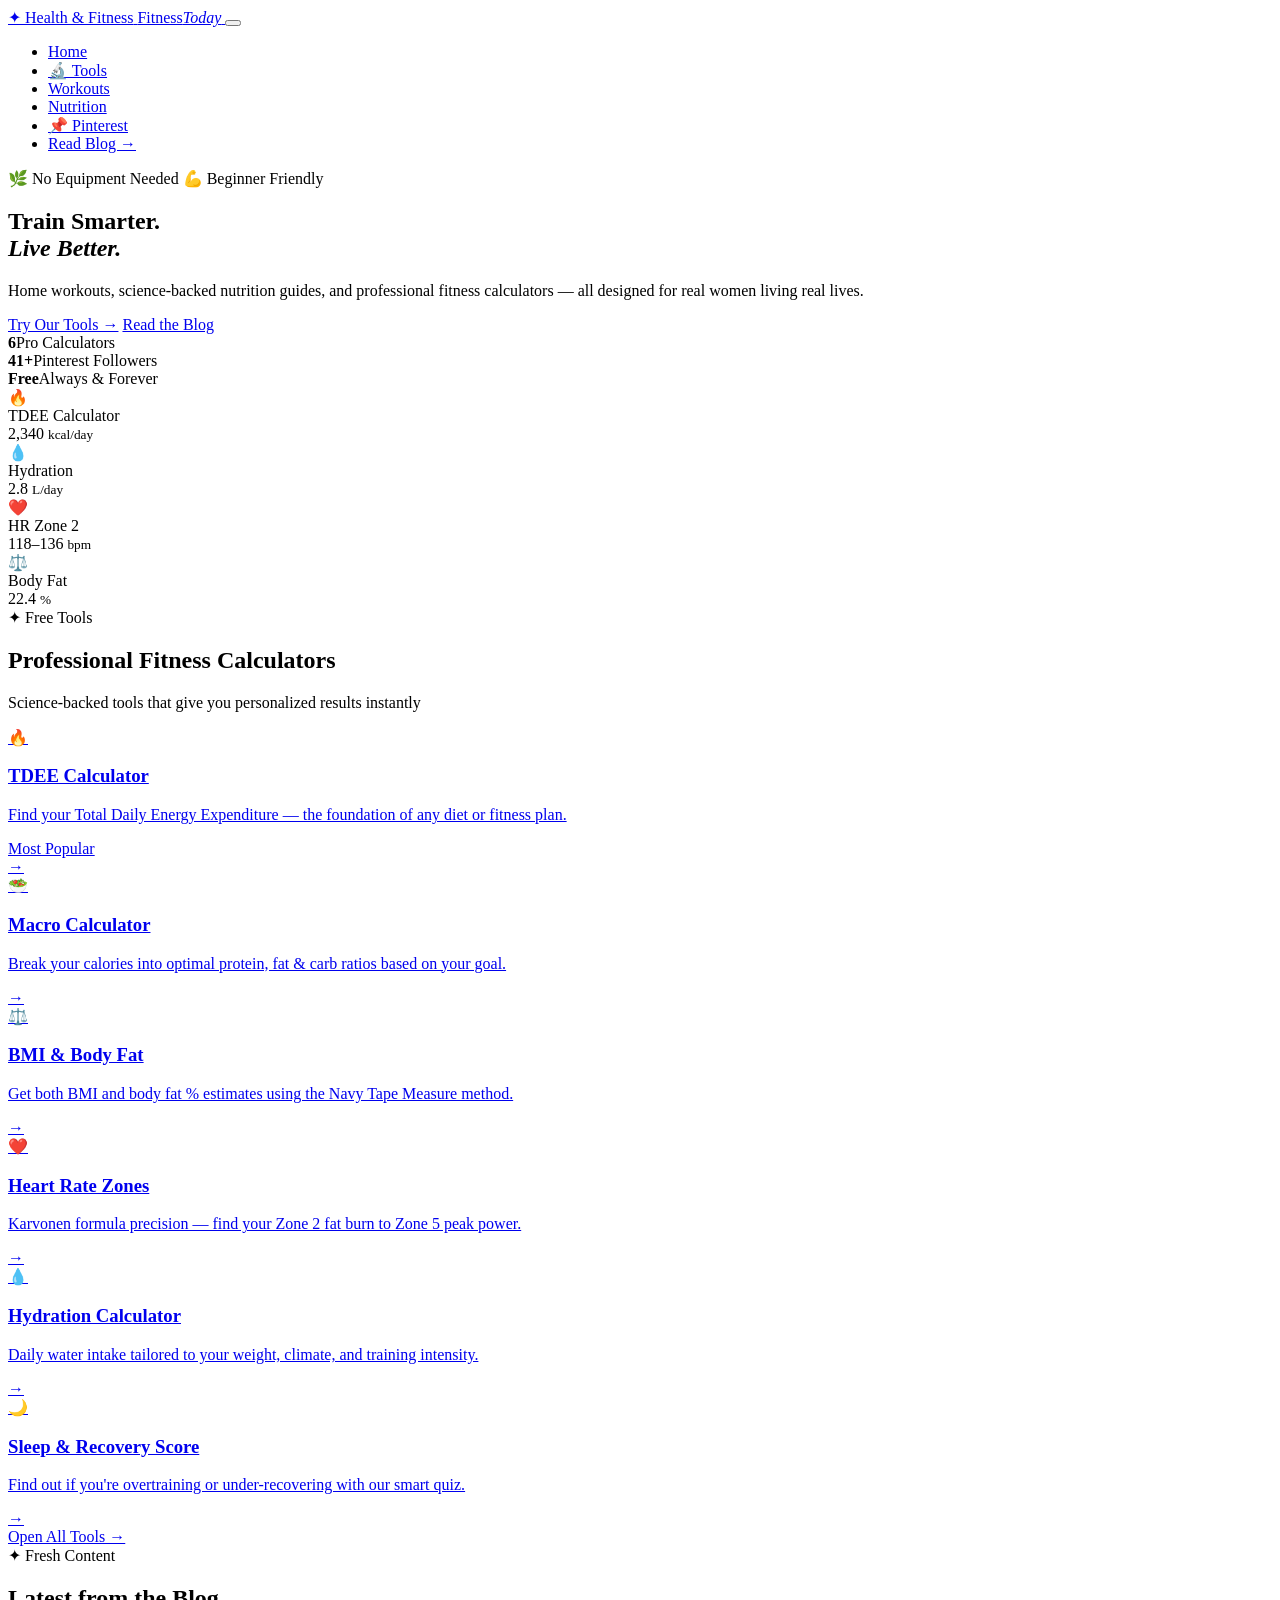
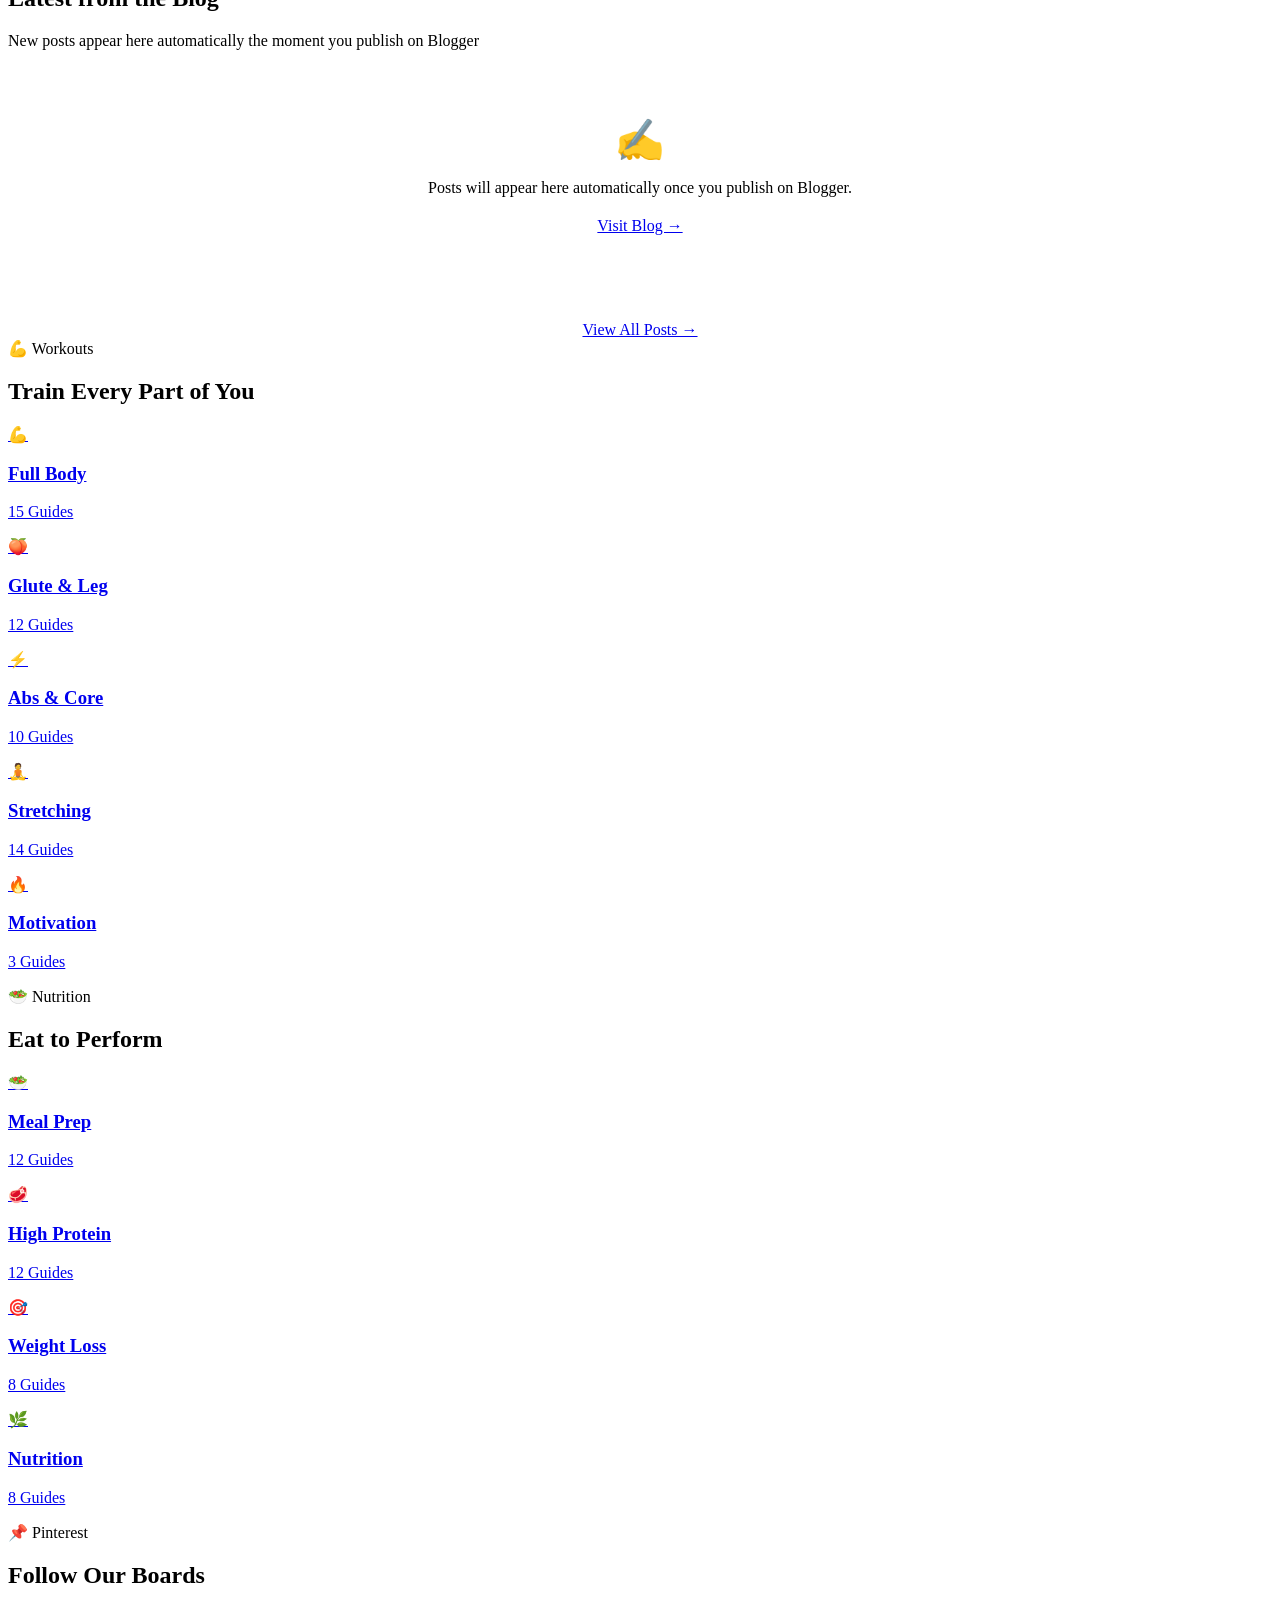
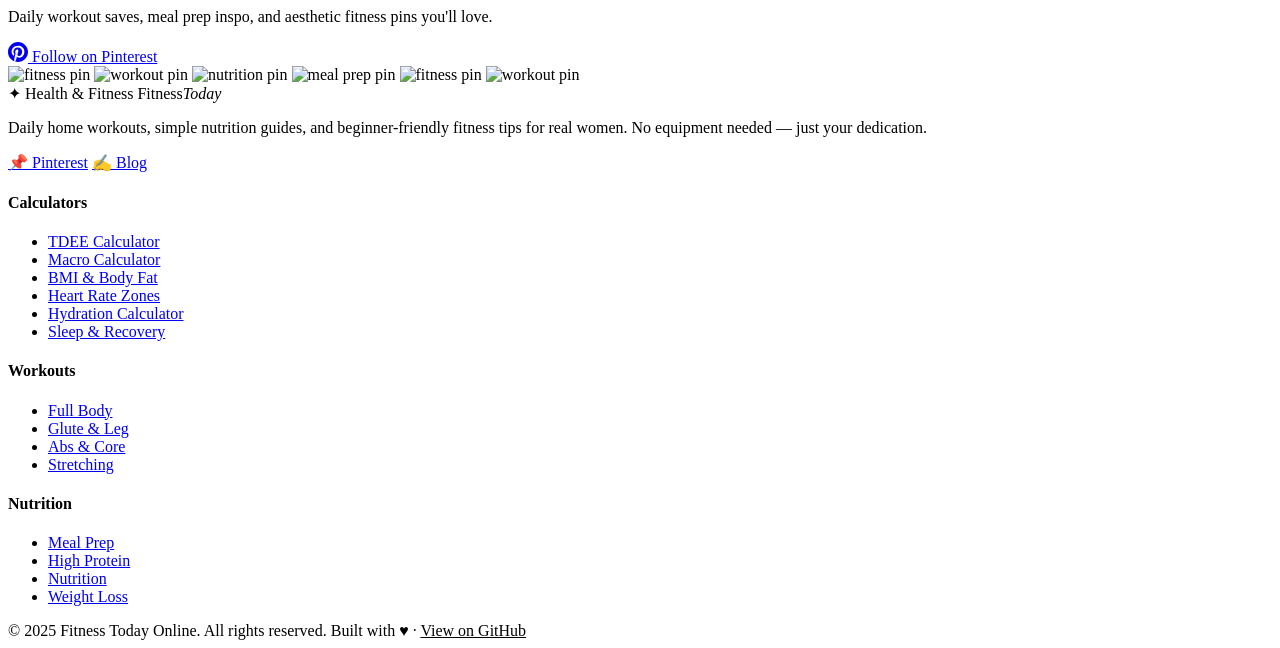
==== index.html @ 8540f8e7 "Add files via upload" ====
<!DOCTYPE html>
<html lang="en">
<head>
  <meta charset="UTF-8"/>
  <meta name="viewport" content="width=device-width, initial-scale=1.0"/>
  <meta name="description" content="Fitness Today – Home workouts, nutrition guides, and professional fitness calculators for women. TDEE, Macros, BMI, Heart Rate Zones & more."/>
  <meta name="theme-color" content="#141414"/>
  <title>Fitness Today – Home Workouts & Nutrition</title>
  <link rel="preconnect" href="https://fonts.googleapis.com"/>
  <link rel="preconnect" href="https://fonts.gstatic.com" crossorigin/>
  <link href="https://fonts.googleapis.com/css2?family=Cormorant+Garamond:ital,wght@0,400;0,600;0,700;1,400;1,600&family=DM+Sans:wght@300;400;500;600&display=swap" rel="stylesheet"/>
  <link rel="stylesheet" href="css/style.css"/>
</head>
<body>

<!-- ======= NAV ======= -->
<nav class="nav" id="nav">
  <div class="nav-inner">
    <a href="index.html" class="logo">
      <span class="logo-sup">✦ Health & Fitness</span>
      <span class="logo-main">Fitness<em>Today</em></span>
    </a>
    <button class="hamburger" id="hamburger" aria-label="Menu">
      <span></span><span></span><span></span>
    </button>
    <ul class="nav-links" id="nav-links">
      <li><a href="index.html">Home</a></li>
      <li><a href="tools.html">🔬 Tools</a></li>
      <li><a href="#workouts">Workouts</a></li>
      <li><a href="#nutrition">Nutrition</a></li>
      <li><a href="https://www.pinterest.com/fitnesstodayonline/" target="_blank" class="nav-pinterest">📌 Pinterest</a></li>
      <li><a href="http://fitnesstodayonline.blogspot.com" target="_blank" class="nav-cta">Read Blog →</a></li>
    </ul>
  </div>
</nav>

<!-- ======= HERO ======= -->
<section class="hero">
  <div class="hero-orb hero-orb-1"></div>
  <div class="hero-orb hero-orb-2"></div>
  <div class="hero-content">
    <div class="hero-eyebrow">
      <span class="pill pill-sage">🌿 No Equipment Needed</span>
      <span class="pill pill-rose">💪 Beginner Friendly</span>
    </div>
    <h1 class="hero-title">Train Smarter.<br/><em>Live Better.</em></h1>
    <p class="hero-sub">Home workouts, science-backed nutrition guides, and professional fitness calculators — all designed for real women living real lives.</p>
    <div class="hero-actions">
      <a href="tools.html" class="btn-primary">Try Our Tools →</a>
      <a href="http://fitnesstodayonline.blogspot.com" class="btn-ghost" target="_blank">Read the Blog</a>
    </div>
    <div class="hero-stats">
      <div class="stat"><strong>6</strong><span>Pro Calculators</span></div>
      <div class="stat-divider"></div>
      <div class="stat"><strong>41+</strong><span>Pinterest Followers</span></div>
      <div class="stat-divider"></div>
      <div class="stat"><strong>Free</strong><span>Always & Forever</span></div>
    </div>
  </div>
  <div class="hero-visual">
    <div class="tool-preview-cards">
      <div class="preview-card pc-1">
        <div class="pc-icon">🔥</div>
        <div class="pc-label">TDEE Calculator</div>
        <div class="pc-val">2,340 <small>kcal/day</small></div>
      </div>
      <div class="preview-card pc-2">
        <div class="pc-icon">💧</div>
        <div class="pc-label">Hydration</div>
        <div class="pc-val">2.8 <small>L/day</small></div>
      </div>
      <div class="preview-card pc-3">
        <div class="pc-icon">❤️</div>
        <div class="pc-label">HR Zone 2</div>
        <div class="pc-val">118–136 <small>bpm</small></div>
      </div>
      <div class="preview-card pc-4">
        <div class="pc-icon">⚖️</div>
        <div class="pc-label">Body Fat</div>
        <div class="pc-val">22.4 <small>%</small></div>
      </div>
    </div>
  </div>
</section>

<!-- ======= TOOLS SECTION ======= -->
<section class="tools-section" id="tools">
  <div class="container">
    <div class="section-header">
      <span class="section-tag">✦ Free Tools</span>
      <h2>Professional Fitness Calculators</h2>
      <p>Science-backed tools that give you personalized results instantly</p>
    </div>
    <div class="tools-grid">
      <a href="tools.html#tdee" class="tool-card tc-featured">
        <div class="tc-glow"></div>
        <div class="tc-icon">🔥</div>
        <h3>TDEE Calculator</h3>
        <p>Find your Total Daily Energy Expenditure — the foundation of any diet or fitness plan.</p>
        <span class="tc-tag">Most Popular</span>
        <div class="tc-arrow">→</div>
      </a>
      <a href="tools.html#macros" class="tool-card">
        <div class="tc-icon">🥗</div>
        <h3>Macro Calculator</h3>
        <p>Break your calories into optimal protein, fat & carb ratios based on your goal.</p>
        <div class="tc-arrow">→</div>
      </a>
      <a href="tools.html#bmi" class="tool-card">
        <div class="tc-icon">⚖️</div>
        <h3>BMI & Body Fat</h3>
        <p>Get both BMI and body fat % estimates using the Navy Tape Measure method.</p>
        <div class="tc-arrow">→</div>
      </a>
      <a href="tools.html#heartrate" class="tool-card">
        <div class="tc-icon">❤️</div>
        <h3>Heart Rate Zones</h3>
        <p>Karvonen formula precision — find your Zone 2 fat burn to Zone 5 peak power.</p>
        <div class="tc-arrow">→</div>
      </a>
      <a href="tools.html#hydration" class="tool-card">
        <div class="tc-icon">💧</div>
        <h3>Hydration Calculator</h3>
        <p>Daily water intake tailored to your weight, climate, and training intensity.</p>
        <div class="tc-arrow">→</div>
      </a>
      <a href="tools.html#sleep" class="tool-card">
        <div class="tc-icon">🌙</div>
        <h3>Sleep & Recovery Score</h3>
        <p>Find out if you're overtraining or under-recovering with our smart quiz.</p>
        <div class="tc-arrow">→</div>
      </a>
    </div>
    <div class="tools-cta">
      <a href="tools.html" class="btn-primary">Open All Tools →</a>
    </div>
  </div>
</section>

<!-- ======= LATEST POSTS — AUTO-FETCHED FROM BLOGGER ======= -->
<section class="latest-posts-section" id="latest">
  <div class="container">
    <div class="section-header">
      <span class="section-tag">✦ Fresh Content</span>
      <h2>Latest from the Blog</h2>
      <p>New posts appear here automatically the moment you publish on Blogger</p>
    </div>
    <div class="latest-grid" id="latest-posts-grid">
      <div class="post-skeleton"></div>
      <div class="post-skeleton"></div>
      <div class="post-skeleton"></div>
    </div>
    <div style="text-align:center;margin-top:36px;">
      <a href="http://fitnesstodayonline.blogspot.com" target="_blank" class="btn-ghost">View All Posts →</a>
    </div>
  </div>
</section>

<!-- ======= CATEGORIES ======= -->
<section class="categories-section" id="workouts">
  <div class="container">
    <div class="section-header">
      <span class="section-tag">💪 Workouts</span>
      <h2>Train Every Part of You</h2>
    </div>
    <div class="categories-row">
      <a href="http://fitnesstodayonline.blogspot.com/search/label/Full Body Workouts" target="_blank" class="cat-card">
        <div class="cat-emoji">💪</div>
        <h3>Full Body</h3>
        <p>15 Guides</p>
      </a>
      <a href="http://fitnesstodayonline.blogspot.com/search/label/Glute and Leg" target="_blank" class="cat-card">
        <div class="cat-emoji">🍑</div>
        <h3>Glute & Leg</h3>
        <p>12 Guides</p>
      </a>
      <a href="http://fitnesstodayonline.blogspot.com/search/label/Abs and Core" target="_blank" class="cat-card">
        <div class="cat-emoji">⚡</div>
        <h3>Abs & Core</h3>
        <p>10 Guides</p>
      </a>
      <a href="http://fitnesstodayonline.blogspot.com/search/label/Stretching" target="_blank" class="cat-card">
        <div class="cat-emoji">🧘</div>
        <h3>Stretching</h3>
        <p>14 Guides</p>
      </a>
      <a href="http://fitnesstodayonline.blogspot.com/search/label/Motivation" target="_blank" class="cat-card">
        <div class="cat-emoji">🔥</div>
        <h3>Motivation</h3>
        <p>3 Guides</p>
      </a>
    </div>
  </div>
</section>

<!-- ======= NUTRITION ======= -->
<section class="nutrition-section" id="nutrition">
  <div class="container">
    <div class="section-header">
      <span class="section-tag">🥗 Nutrition</span>
      <h2>Eat to Perform</h2>
    </div>
    <div class="categories-row">
      <a href="http://fitnesstodayonline.blogspot.com/search/label/Meal Prep" target="_blank" class="cat-card cat-card-alt">
        <div class="cat-emoji">🥗</div>
        <h3>Meal Prep</h3>
        <p>12 Guides</p>
      </a>
      <a href="http://fitnesstodayonline.blogspot.com/search/label/High Protein" target="_blank" class="cat-card cat-card-alt">
        <div class="cat-emoji">🥩</div>
        <h3>High Protein</h3>
        <p>12 Guides</p>
      </a>
      <a href="http://fitnesstodayonline.blogspot.com/search/label/Weight Loss" target="_blank" class="cat-card cat-card-alt">
        <div class="cat-emoji">🎯</div>
        <h3>Weight Loss</h3>
        <p>8 Guides</p>
      </a>
      <a href="http://fitnesstodayonline.blogspot.com/search/label/Nutrition" target="_blank" class="cat-card cat-card-alt">
        <div class="cat-emoji">🌿</div>
        <h3>Nutrition</h3>
        <p>8 Guides</p>
      </a>
    </div>
  </div>
</section>

<!-- ======= PINTEREST STRIP ======= -->
<section class="pinterest-strip">
  <div class="container">
    <div class="pinterest-inner">
      <div class="pinterest-text">
        <span class="section-tag">📌 Pinterest</span>
        <h2>Follow Our Boards</h2>
        <p>Daily workout saves, meal prep inspo, and aesthetic fitness pins you'll love.</p>
        <a href="https://www.pinterest.com/fitnesstodayonline/" target="_blank" class="pin-btn">
          <svg width="20" height="20" viewBox="0 0 24 24" fill="currentColor"><path d="M12 0C5.373 0 0 5.373 0 12c0 5.084 3.163 9.426 7.627 11.174-.105-.949-.2-2.405.042-3.441.218-.937 1.407-5.965 1.407-5.965s-.359-.719-.359-1.782c0-1.668.967-2.914 2.171-2.914 1.023 0 1.518.769 1.518 1.69 0 1.029-.655 2.568-.994 3.995-.283 1.194.599 2.169 1.777 2.169 2.133 0 3.772-2.249 3.772-5.495 0-2.873-2.064-4.882-5.012-4.882-3.414 0-5.418 2.561-5.418 5.207 0 1.031.397 2.138.893 2.738a.36.36 0 0 1 .083.345l-.333 1.36c-.053.22-.174.267-.402.161-1.499-.698-2.436-2.889-2.436-4.649 0-3.785 2.75-7.262 7.929-7.262 4.163 0 7.398 2.967 7.398 6.931 0 4.136-2.607 7.464-6.227 7.464-1.216 0-2.359-.632-2.75-1.378l-.748 2.853c-.271 1.043-1.002 2.35-1.492 3.146C9.57 23.812 10.763 24 12 24c6.627 0 12-5.373 12-12S18.627 0 12 0z"/></svg>
          Follow on Pinterest
        </a>
      </div>
      <div class="pin-grid">
        <img src="https://i.pinimg.com/170x/fc/c9/32/fcc93254c81420d876082d53c2f20441.jpg" alt="fitness pin" loading="lazy"/>
        <img src="https://i.pinimg.com/170x/57/15/4b/57154b42d9673d3773fba8e8bfee477b.jpg" alt="workout pin" loading="lazy"/>
        <img src="https://i.pinimg.com/170x/23/c6/0d/23c60d1bc3e40e09cd4ed7103b11fd26.jpg" alt="nutrition pin" loading="lazy"/>
        <img src="https://i.pinimg.com/170x/e8/87/fd/e887fd4f850af4e953f3a49b322b1aa4.jpg" alt="meal prep pin" loading="lazy"/>
        <img src="https://i.pinimg.com/170x/3c/e4/19/3ce4195d7dc716f6f20c074b0cc1275c.jpg" alt="fitness pin" loading="lazy"/>
        <img src="https://i.pinimg.com/170x/be/f2/da/bef2dacd37249ea75e11294a6c8ffd37.jpg" alt="workout pin" loading="lazy"/>
      </div>
    </div>
  </div>
</section>

<!-- ======= FOOTER ======= -->
<footer class="footer">
  <div class="container">
    <div class="footer-top">
      <div class="footer-brand">
        <div class="logo">
          <span class="logo-sup">✦ Health & Fitness</span>
          <span class="logo-main">Fitness<em>Today</em></span>
        </div>
        <p>Daily home workouts, simple nutrition guides, and beginner-friendly fitness tips for real women. No equipment needed — just your dedication.</p>
        <div class="footer-socials">
          <a href="https://www.pinterest.com/fitnesstodayonline/" target="_blank">📌 Pinterest</a>
          <a href="http://fitnesstodayonline.blogspot.com" target="_blank">✍️ Blog</a>
        </div>
      </div>
      <div class="footer-col">
        <h4>Calculators</h4>
        <ul>
          <li><a href="tools.html#tdee">TDEE Calculator</a></li>
          <li><a href="tools.html#macros">Macro Calculator</a></li>
          <li><a href="tools.html#bmi">BMI & Body Fat</a></li>
          <li><a href="tools.html#heartrate">Heart Rate Zones</a></li>
          <li><a href="tools.html#hydration">Hydration Calculator</a></li>
          <li><a href="tools.html#sleep">Sleep & Recovery</a></li>
        </ul>
      </div>
      <div class="footer-col">
        <h4>Workouts</h4>
        <ul>
          <li><a href="http://fitnesstodayonline.blogspot.com/search/label/Full Body Workouts" target="_blank">Full Body</a></li>
          <li><a href="http://fitnesstodayonline.blogspot.com/search/label/Glute and Leg" target="_blank">Glute & Leg</a></li>
          <li><a href="http://fitnesstodayonline.blogspot.com/search/label/Abs and Core" target="_blank">Abs & Core</a></li>
          <li><a href="http://fitnesstodayonline.blogspot.com/search/label/Stretching" target="_blank">Stretching</a></li>
        </ul>
      </div>
      <div class="footer-col">
        <h4>Nutrition</h4>
        <ul>
          <li><a href="http://fitnesstodayonline.blogspot.com/search/label/Meal Prep" target="_blank">Meal Prep</a></li>
          <li><a href="http://fitnesstodayonline.blogspot.com/search/label/High Protein" target="_blank">High Protein</a></li>
          <li><a href="http://fitnesstodayonline.blogspot.com/search/label/Nutrition" target="_blank">Nutrition</a></li>
          <li><a href="http://fitnesstodayonline.blogspot.com/search/label/Weight Loss" target="_blank">Weight Loss</a></li>
        </ul>
      </div>
    </div>
    <div class="footer-bottom">
      <span>© 2025 Fitness Today Online. All rights reserved.</span>
      <span>Built with ♥ · <a href="https://github.com" style="color:var(--accent)">View on GitHub</a></span>
    </div>
  </div>
</footer>

<script src="js/main.js"></script>

<!-- AUTO BLOG FEED — pulls latest posts from Blogger automatically -->
<script>
(function loadBloggerPosts() {
  const BLOG_URL  = 'fitnesstodayonline.blogspot.com';
  const MAX_POSTS = 6;
  const EMOJIS = {
    'Full Body Workouts': '💪', 'Glute and Leg': '🍑',
    'Abs and Core': '⚡', 'Stretching': '🧘',
    'Meal Prep': '🥗', 'High Protein': '🥩',
    'Weight Loss': '🎯', 'Nutrition': '🌿',
    'Motivation': '🔥', 'Nutrition Guides': '🌿',
    'Daily Workout Routines': '💪', 'default': '✦'
  };

  const apiUrl = `https://${BLOG_URL}/feeds/posts/default?alt=json&max-results=${MAX_POSTS}`;
  const grid   = document.getElementById('latest-posts-grid');

  fetch(apiUrl)
    .then(r => r.json())
    .then(data => {
      const entries = data.feed.entry || [];
      if (!entries.length) {
        grid.innerHTML = '<p style="color:var(--muted);text-align:center;grid-column:1/-1;padding:40px 0;">No posts yet — publish on Blogger and they will appear here automatically!</p>';
        return;
      }
      grid.innerHTML = entries.map(entry => {
        const url        = (entry.link.find(l => l.rel === 'alternate') || {}).href || '#';
        const title      = entry.title.$t;
        const rawContent = entry.content ? entry.content.$t : (entry.summary ? entry.summary.$t : '');
        const snippet    = rawContent.replace(/<[^>]+>/g, '').slice(0, 130) + '…';
        const imgMatch   = rawContent.match(/<img[^>]+src="([^"]+)"/);
        const thumb      = entry['media$thumbnail']
          ? entry['media$thumbnail'].url.replace('s72-c', 's600-c')
          : (imgMatch ? imgMatch[1] : null);
        const label      = (entry.category || [])[0];
        const labelTxt   = label ? label.term : 'Blog';
        const emoji      = EMOJIS[labelTxt] || EMOJIS['default'];
        const date       = new Date(entry.published.$t).toLocaleDateString('en-US', {
          month: 'short', day: 'numeric', year: 'numeric'
        });
        return `
          <a href="${url}" target="_blank" class="post-card-auto">
            ${thumb
              ? `<img class="post-card-img" src="${thumb}" alt="${title}" loading="lazy"/>`
              : `<div class="post-card-img-placeholder">${emoji}</div>`
            }
            <div class="post-card-body">
              <div class="post-card-label">${emoji} ${labelTxt}</div>
              <div class="post-card-title">${title}</div>
              <div class="post-card-snippet">${snippet}</div>
              <div class="post-card-footer">
                <span>📅 ${date}</span>
                <span class="post-card-read">Read →</span>
              </div>
            </div>
          </a>`;
      }).join('');
    })
    .catch(() => {
      grid.innerHTML = `
        <div style="grid-column:1/-1;text-align:center;padding:50px 20px;">
          <div style="font-size:40px;margin-bottom:14px;">✍️</div>
          <p style="color:var(--muted);margin-bottom:20px;">Posts will appear here automatically once you publish on Blogger.</p>
          <a href="http://fitnesstodayonline.blogspot.com" target="_blank" class="btn-primary">Visit Blog →</a>
        </div>`;
    });
})();
</script>

</body>
</html>
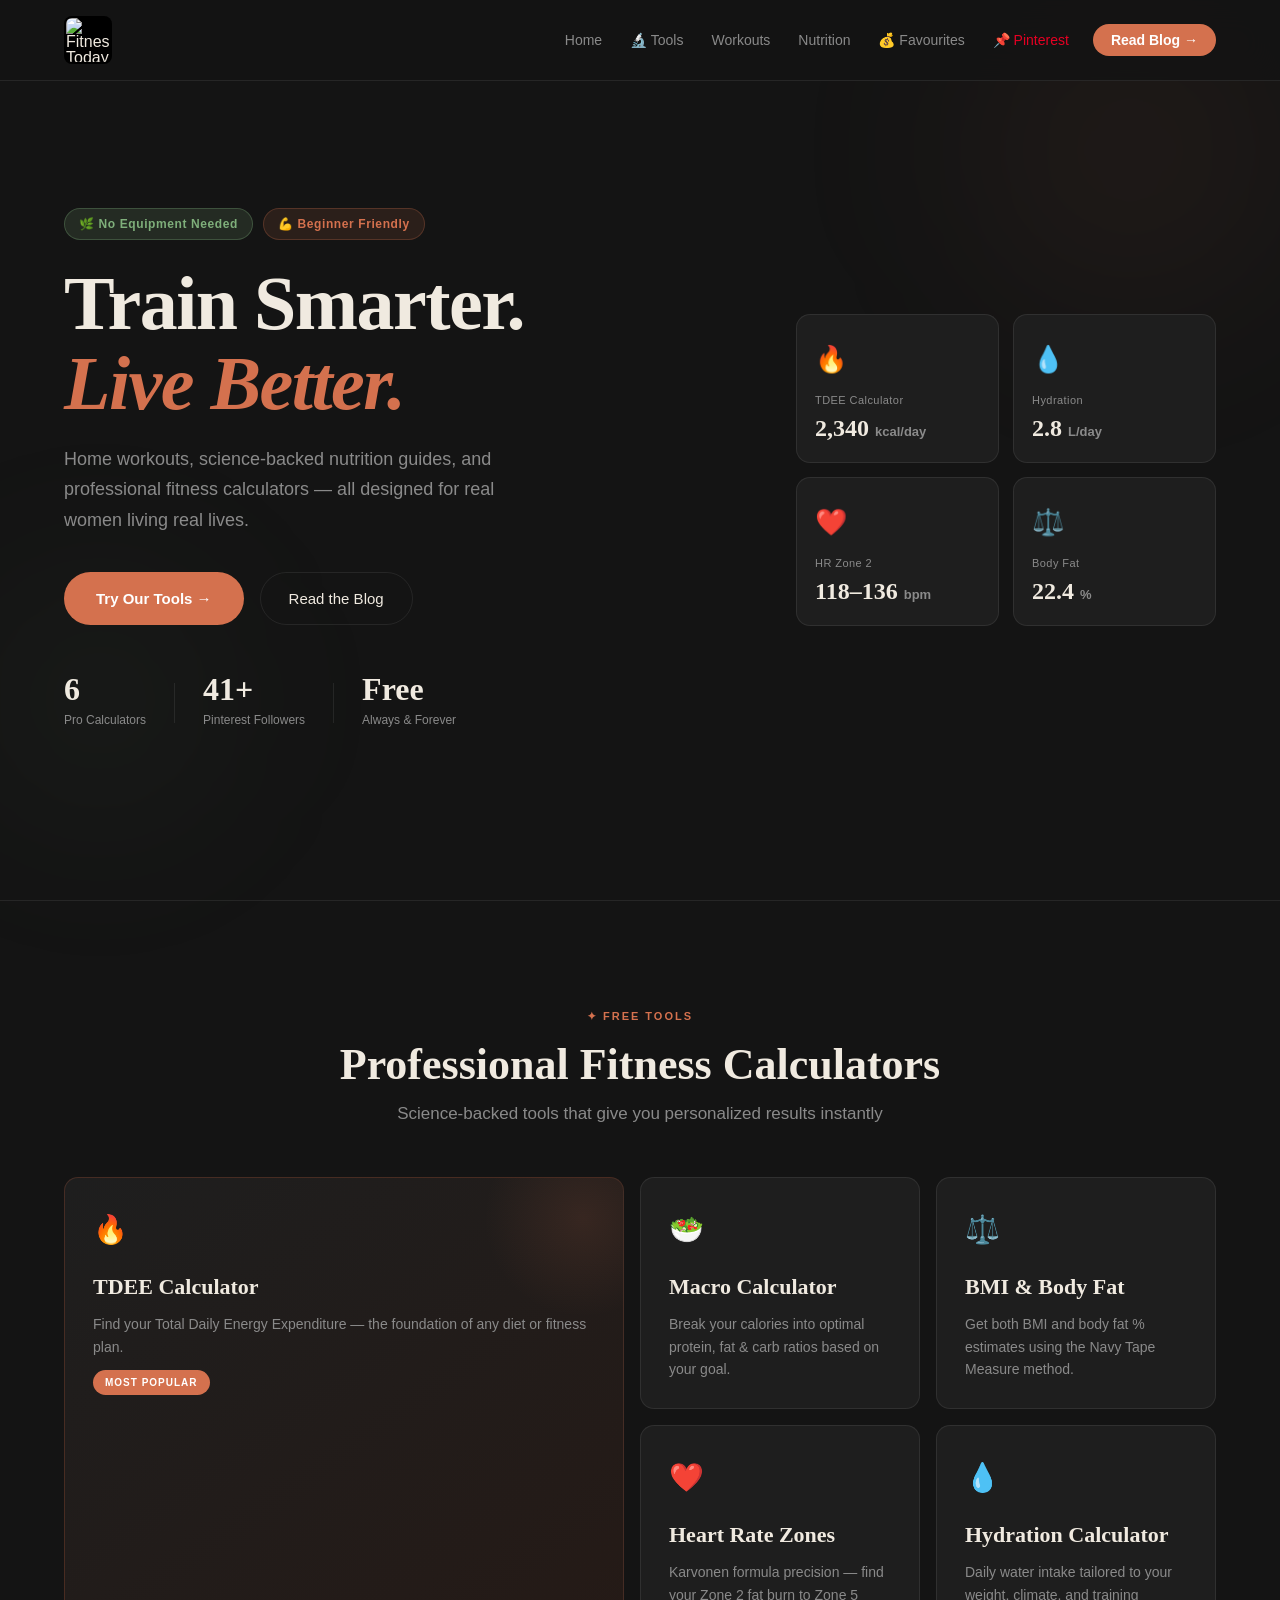
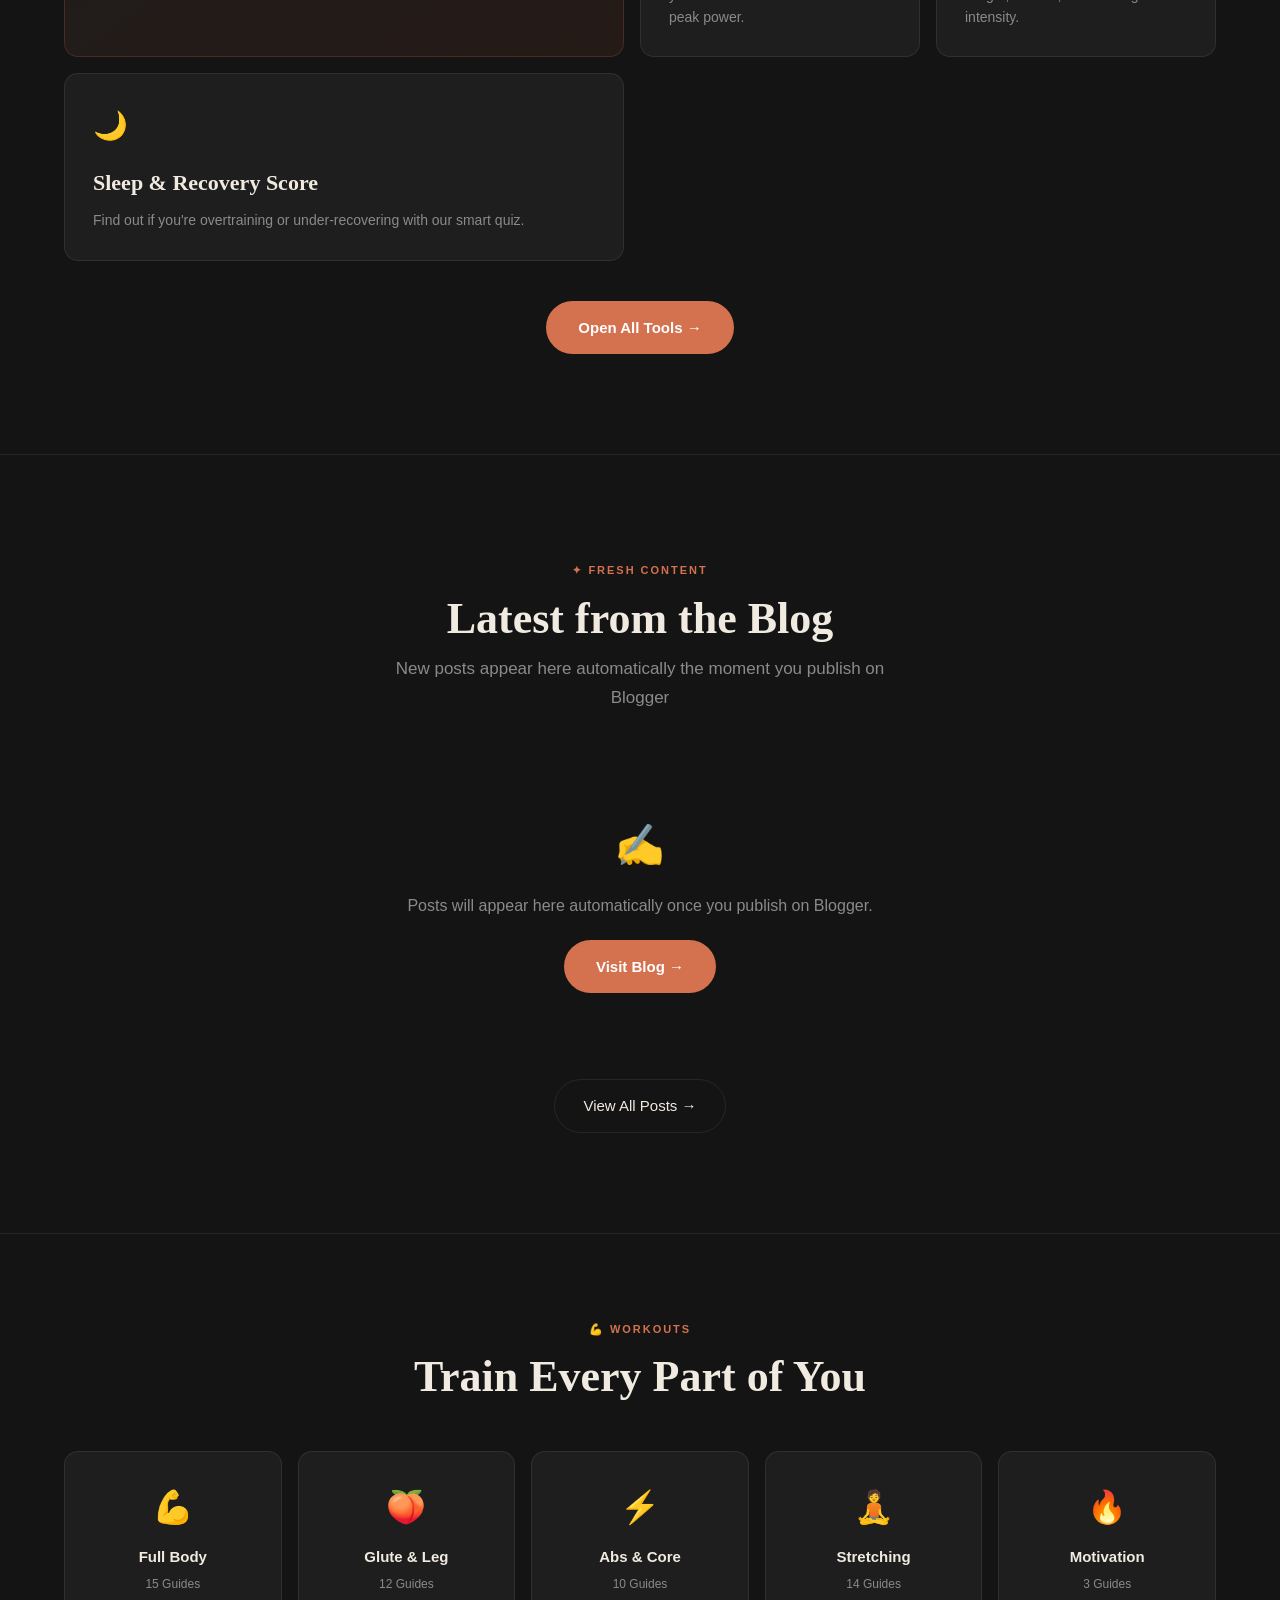
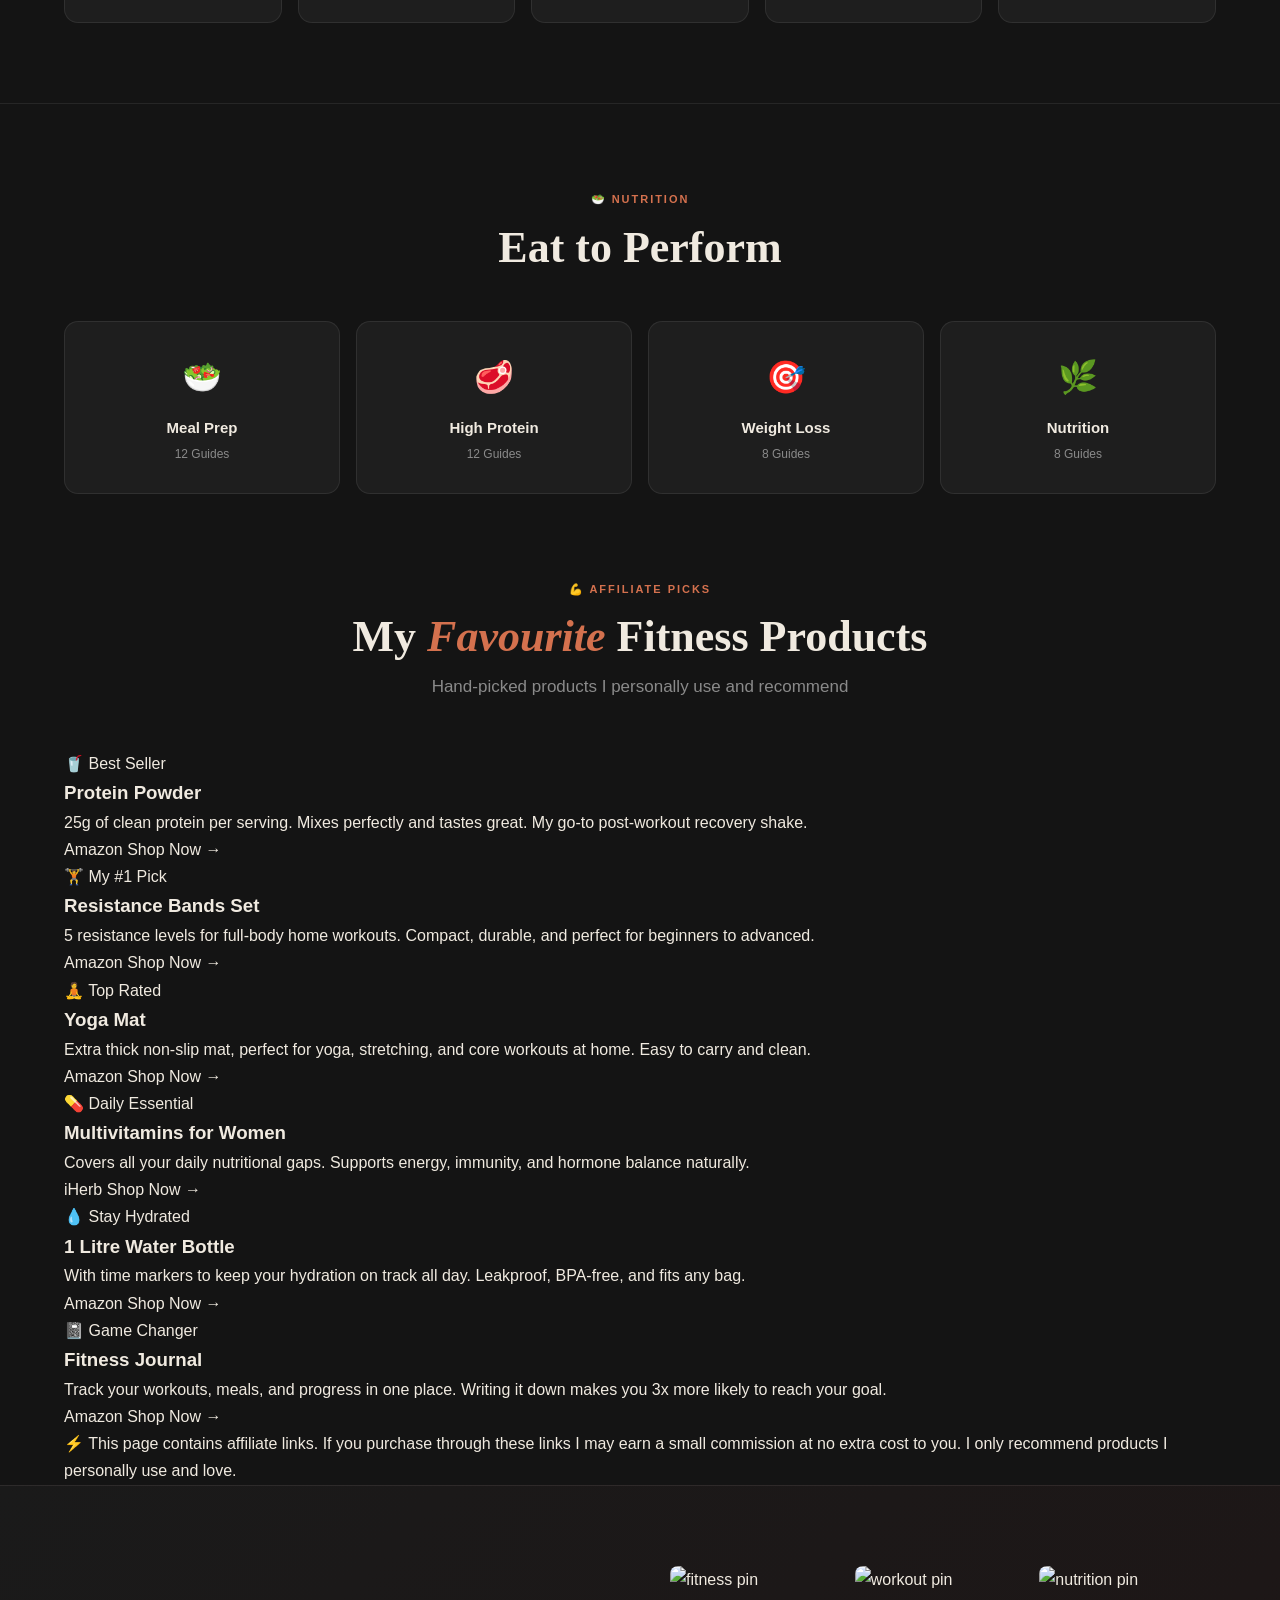
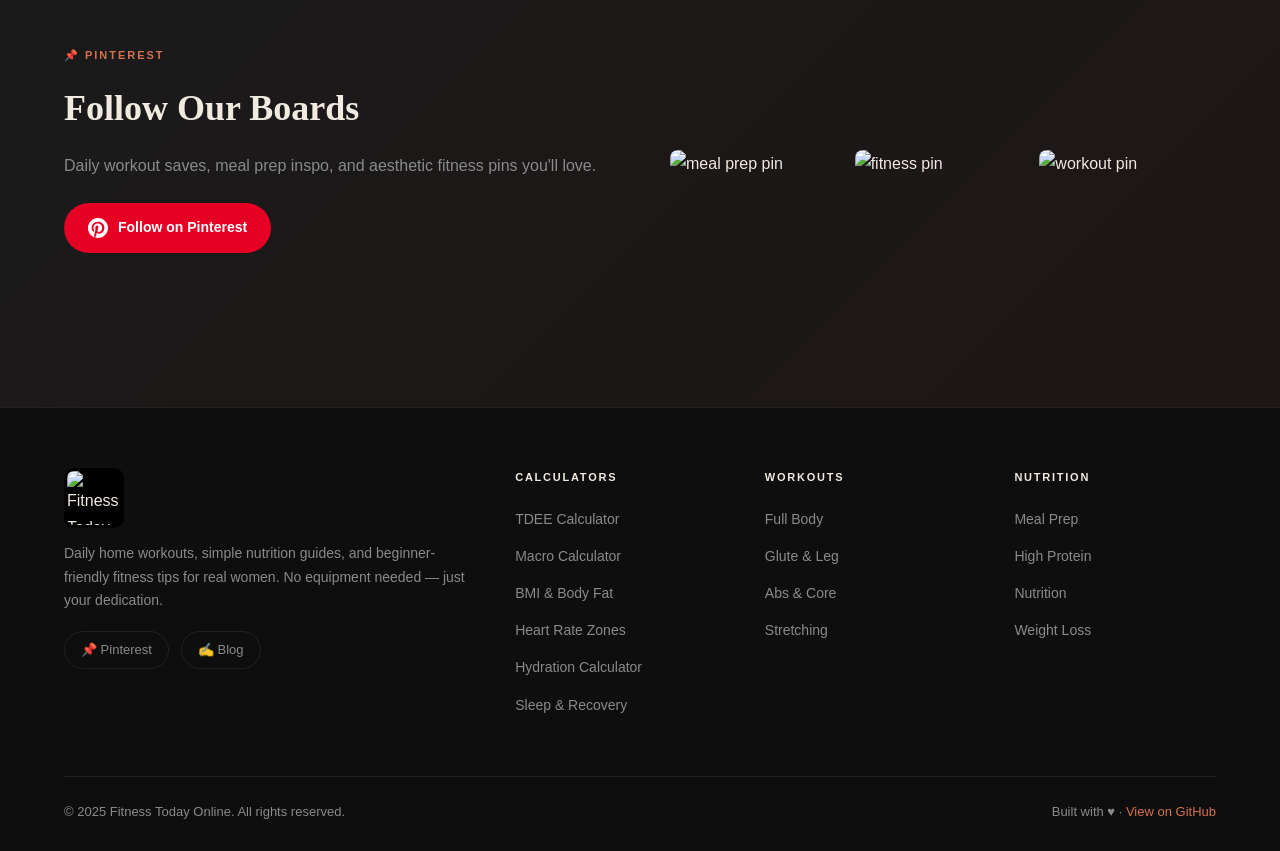
==== commit 6c41a8d9: "Add files via upload" ====
--- a/index.html
+++ b/index.html
@@ -10,6 +10,7 @@
   <link rel="preconnect" href="https://fonts.gstatic.com" crossorigin/>
   <link href="https://fonts.googleapis.com/css2?family=Cormorant+Garamond:ital,wght@0,400;0,600;0,700;1,400;1,600&family=DM+Sans:wght@300;400;500;600&display=swap" rel="stylesheet"/>
   <link rel="stylesheet" href="css/style.css"/>
+  <link rel="icon" type="image/png" href="favicon.png"/>
 </head>
 <body>
 
@@ -17,8 +18,7 @@
 <nav class="nav" id="nav">
   <div class="nav-inner">
     <a href="index.html" class="logo">
-      <span class="logo-sup">✦ Health & Fitness</span>
-      <span class="logo-main">Fitness<em>Today</em></span>
+      <img src="favicon.png" alt="Fitness Today" style="height:48px;width:48px;object-fit:contain;border-radius:8px;background:#000;padding:2px;"/>
     </a>
     <button class="hamburger" id="hamburger" aria-label="Menu">
       <span></span><span></span><span></span>
@@ -28,6 +28,7 @@
       <li><a href="tools.html">🔬 Tools</a></li>
       <li><a href="#workouts">Workouts</a></li>
       <li><a href="#nutrition">Nutrition</a></li>
+      <li><a href="#favourites">💰 Favourites</a></li>
       <li><a href="https://www.pinterest.com/fitnesstodayonline/" target="_blank" class="nav-pinterest">📌 Pinterest</a></li>
       <li><a href="http://fitnesstodayonline.blogspot.com" target="_blank" class="nav-cta">Read Blog →</a></li>
     </ul>
@@ -222,6 +223,99 @@
         <p>8 Guides</p>
       </a>
     </div>
+  </div>
+</section>
+
+<!-- ======= RECOMMENDED PRODUCTS ======= -->
+<section class="products-section" id="favourites">
+  <div class="container">
+    <div class="section-header">
+      <span class="section-tag">💪 Affiliate Picks</span>
+      <h2>My <em>Favourite</em> Fitness Products</h2>
+      <p>Hand-picked products I personally use and recommend</p>
+    </div>
+    <div class="products-grid">
+
+      <div class="product-card">
+        <div class="pc-top">
+          <span class="pc-emoji">🥤</span>
+          <span class="pc-badge">Best Seller</span>
+        </div>
+        <h3>Protein Powder</h3>
+        <p>25g of clean protein per serving. Mixes perfectly and tastes great. My go-to post-workout recovery shake.</p>
+        <div class="pc-footer">
+          <span class="pc-store">Amazon</span>
+          <a href="YOUR-AMAZON-AFFILIATE-LINK" target="_blank" rel="nofollow" class="pc-btn">Shop Now →</a>
+        </div>
+      </div>
+
+      <div class="product-card">
+        <div class="pc-top">
+          <span class="pc-emoji">🏋️</span>
+          <span class="pc-badge">My #1 Pick</span>
+        </div>
+        <h3>Resistance Bands Set</h3>
+        <p>5 resistance levels for full-body home workouts. Compact, durable, and perfect for beginners to advanced.</p>
+        <div class="pc-footer">
+          <span class="pc-store">Amazon</span>
+          <a href="YOUR-AMAZON-AFFILIATE-LINK" target="_blank" rel="nofollow" class="pc-btn">Shop Now →</a>
+        </div>
+      </div>
+
+      <div class="product-card">
+        <div class="pc-top">
+          <span class="pc-emoji">🧘</span>
+          <span class="pc-badge">Top Rated</span>
+        </div>
+        <h3>Yoga Mat</h3>
+        <p>Extra thick non-slip mat, perfect for yoga, stretching, and core workouts at home. Easy to carry and clean.</p>
+        <div class="pc-footer">
+          <span class="pc-store">Amazon</span>
+          <a href="YOUR-AMAZON-AFFILIATE-LINK" target="_blank" rel="nofollow" class="pc-btn">Shop Now →</a>
+        </div>
+      </div>
+
+      <div class="product-card">
+        <div class="pc-top">
+          <span class="pc-emoji">💊</span>
+          <span class="pc-badge">Daily Essential</span>
+        </div>
+        <h3>Multivitamins for Women</h3>
+        <p>Covers all your daily nutritional gaps. Supports energy, immunity, and hormone balance naturally.</p>
+        <div class="pc-footer">
+          <span class="pc-store">iHerb</span>
+          <a href="YOUR-IHERB-AFFILIATE-LINK" target="_blank" rel="nofollow" class="pc-btn">Shop Now →</a>
+        </div>
+      </div>
+
+      <div class="product-card">
+        <div class="pc-top">
+          <span class="pc-emoji">💧</span>
+          <span class="pc-badge">Stay Hydrated</span>
+        </div>
+        <h3>1 Litre Water Bottle</h3>
+        <p>With time markers to keep your hydration on track all day. Leakproof, BPA-free, and fits any bag.</p>
+        <div class="pc-footer">
+          <span class="pc-store">Amazon</span>
+          <a href="YOUR-AMAZON-AFFILIATE-LINK" target="_blank" rel="nofollow" class="pc-btn">Shop Now →</a>
+        </div>
+      </div>
+
+      <div class="product-card">
+        <div class="pc-top">
+          <span class="pc-emoji">📓</span>
+          <span class="pc-badge">Game Changer</span>
+        </div>
+        <h3>Fitness Journal</h3>
+        <p>Track your workouts, meals, and progress in one place. Writing it down makes you 3x more likely to reach your goal.</p>
+        <div class="pc-footer">
+          <span class="pc-store">Amazon</span>
+          <a href="YOUR-AMAZON-AFFILIATE-LINK" target="_blank" rel="nofollow" class="pc-btn">Shop Now →</a>
+        </div>
+      </div>
+
+    </div>
+    <p class="affiliate-note">⚡ This page contains affiliate links. If you purchase through these links I may earn a small commission at no extra cost to you. I only recommend products I personally use and love.</p>
   </div>
 </section>
 
@@ -255,10 +349,7 @@
   <div class="container">
     <div class="footer-top">
       <div class="footer-brand">
-        <div class="logo">
-          <span class="logo-sup">✦ Health & Fitness</span>
-          <span class="logo-main">Fitness<em>Today</em></span>
-        </div>
+        <img src="favicon.png" alt="Fitness Today" style="height:60px;width:60px;object-fit:contain;border-radius:10px;background:#000;padding:3px;margin-bottom:14px;"/>
         <p>Daily home workouts, simple nutrition guides, and beginner-friendly fitness tips for real women. No equipment needed — just your dedication.</p>
         <div class="footer-socials">
           <a href="https://www.pinterest.com/fitnesstodayonline/" target="_blank">📌 Pinterest</a>
--- a/css/style.css
+++ b/css/style.css
@@ -0,0 +1,679 @@
+/* =============================================
+   FITNESS TODAY — MAIN STYLESHEET
+   Theme: Dark Organic Lab
+   Fonts: Cormorant Garamond + DM Sans
+   ============================================= */
+
+:root {
+  --bg:       #141414;
+  --surface:  #1e1e1e;
+  --surface2: #252525;
+  --border:   rgba(255,255,255,0.08);
+  --accent:   #D4714E;
+  --accent2:  #7FAF7B;
+  --accent3:  #C9A96E;
+  --text:     #F0EAE0;
+  --muted:    #8A8A8A;
+  --faint:    rgba(240,234,224,0.06);
+  --radius:   14px;
+  --radius-sm: 8px;
+  --trans:    0.25s ease;
+}
+
+*, *::before, *::after { margin: 0; padding: 0; box-sizing: border-box; }
+
+html { scroll-behavior: smooth; }
+
+body {
+  background: var(--bg);
+  color: var(--text);
+  font-family: 'DM Sans', sans-serif;
+  font-size: 16px;
+  line-height: 1.7;
+  -webkit-font-smoothing: antialiased;
+}
+
+a { color: inherit; text-decoration: none; }
+img { max-width: 100%; display: block; }
+strong { font-weight: 600; }
+
+/* ======= CONTAINER ======= */
+.container {
+  max-width: 1200px;
+  margin: 0 auto;
+  padding: 0 24px;
+}
+
+/* ======= NAVBAR ======= */
+.nav {
+  position: fixed;
+  top: 0; left: 0; right: 0;
+  z-index: 200;
+  background: rgba(20,20,20,0.88);
+  backdrop-filter: blur(16px);
+  -webkit-backdrop-filter: blur(16px);
+  border-bottom: 1px solid var(--border);
+  transition: background var(--trans);
+}
+
+.nav-inner {
+  max-width: 1200px;
+  margin: 0 auto;
+  padding: 16px 24px;
+  display: flex;
+  align-items: center;
+  justify-content: space-between;
+  gap: 20px;
+}
+
+.logo {
+  display: flex;
+  flex-direction: column;
+  line-height: 1;
+  gap: 2px;
+}
+.logo-sup {
+  font-size: 10px;
+  font-weight: 500;
+  letter-spacing: 0.18em;
+  text-transform: uppercase;
+  color: var(--accent2);
+}
+.logo-main {
+  font-family: 'Cormorant Garamond', serif;
+  font-size: 24px;
+  font-weight: 700;
+  color: var(--text);
+  letter-spacing: -0.01em;
+}
+.logo-main em {
+  font-style: italic;
+  color: var(--accent);
+}
+
+.nav-links {
+  display: flex;
+  align-items: center;
+  gap: 4px;
+  list-style: none;
+}
+.nav-links a {
+  font-size: 14px;
+  font-weight: 500;
+  color: var(--muted);
+  padding: 7px 12px;
+  border-radius: var(--radius-sm);
+  transition: color var(--trans), background var(--trans);
+}
+.nav-links a:hover, .nav-links a.active { color: var(--text); background: var(--faint); }
+
+.nav-pinterest { color: #E60023 !important; }
+.nav-pinterest:hover { background: rgba(230,0,35,0.1) !important; }
+
+.nav-cta {
+  background: var(--accent) !important;
+  color: #fff !important;
+  border-radius: 50px !important;
+  padding: 8px 18px !important;
+  font-weight: 600 !important;
+  margin-left: 8px;
+  transition: background var(--trans), transform var(--trans) !important;
+}
+.nav-cta:hover { background: #b85e3c !important; transform: translateY(-1px); }
+
+.hamburger {
+  display: none;
+  flex-direction: column;
+  gap: 5px;
+  background: none;
+  border: none;
+  cursor: pointer;
+  padding: 4px;
+}
+.hamburger span {
+  display: block;
+  width: 24px;
+  height: 2px;
+  background: var(--text);
+  border-radius: 2px;
+  transition: transform 0.3s, opacity 0.3s;
+}
+
+/* ======= BUTTONS ======= */
+.btn-primary {
+  display: inline-block;
+  background: var(--accent);
+  color: #fff;
+  padding: 14px 32px;
+  border-radius: 50px;
+  font-size: 15px;
+  font-weight: 600;
+  transition: background var(--trans), transform var(--trans);
+}
+.btn-primary:hover { background: #b85e3c; transform: translateY(-2px); }
+
+.btn-ghost {
+  display: inline-block;
+  border: 1.5px solid var(--border);
+  color: var(--text);
+  padding: 13px 28px;
+  border-radius: 50px;
+  font-size: 15px;
+  font-weight: 500;
+  transition: border-color var(--trans), background var(--trans);
+}
+.btn-ghost:hover { border-color: var(--text); background: var(--faint); }
+
+/* ======= PILLS ======= */
+.pill {
+  display: inline-block;
+  font-size: 12px;
+  font-weight: 600;
+  letter-spacing: 0.05em;
+  padding: 5px 14px;
+  border-radius: 50px;
+}
+.pill-sage { background: rgba(127,175,123,0.15); color: var(--accent2); border: 1px solid rgba(127,175,123,0.3); }
+.pill-rose { background: rgba(212,113,78,0.12); color: var(--accent); border: 1px solid rgba(212,113,78,0.25); }
+
+/* ======= SECTION TAGS ======= */
+.section-tag {
+  display: inline-block;
+  font-size: 11px;
+  font-weight: 700;
+  letter-spacing: 0.18em;
+  text-transform: uppercase;
+  color: var(--accent);
+  margin-bottom: 14px;
+}
+
+.section-header {
+  text-align: center;
+  margin-bottom: 48px;
+}
+.section-header h2 {
+  font-family: 'Cormorant Garamond', serif;
+  font-size: clamp(28px, 4vw, 44px);
+  font-weight: 700;
+  line-height: 1.15;
+  margin-bottom: 10px;
+}
+.section-header h2 em { font-style: italic; color: var(--accent); }
+.section-header p {
+  color: var(--muted);
+  font-size: 17px;
+  font-weight: 300;
+  max-width: 500px;
+  margin: 0 auto;
+}
+
+/* ======= HERO ======= */
+.hero {
+  min-height: 100vh;
+  padding: 120px 24px 80px;
+  display: flex;
+  align-items: center;
+  justify-content: space-between;
+  gap: 60px;
+  max-width: 1200px;
+  margin: 0 auto;
+  position: relative;
+}
+
+.hero-orb {
+  position: fixed;
+  border-radius: 50%;
+  filter: blur(80px);
+  pointer-events: none;
+  z-index: 0;
+}
+.hero-orb-1 {
+  width: 500px; height: 500px;
+  background: radial-gradient(circle, rgba(212,113,78,0.08) 0%, transparent 70%);
+  top: -100px; right: -100px;
+}
+.hero-orb-2 {
+  width: 400px; height: 400px;
+  background: radial-gradient(circle, rgba(127,175,123,0.06) 0%, transparent 70%);
+  bottom: 0; left: -100px;
+}
+
+.hero-content {
+  flex: 1;
+  max-width: 580px;
+  position: relative;
+  z-index: 1;
+}
+
+.hero-eyebrow {
+  display: flex;
+  gap: 10px;
+  flex-wrap: wrap;
+  margin-bottom: 24px;
+}
+
+.hero-title {
+  font-family: 'Cormorant Garamond', serif;
+  font-size: clamp(44px, 7vw, 76px);
+  font-weight: 700;
+  line-height: 1.05;
+  margin-bottom: 20px;
+  letter-spacing: -0.02em;
+}
+.hero-title em { font-style: italic; color: var(--accent); }
+
+.hero-sub {
+  font-size: 18px;
+  font-weight: 300;
+  color: var(--muted);
+  line-height: 1.7;
+  margin-bottom: 36px;
+  max-width: 480px;
+}
+
+.hero-actions {
+  display: flex;
+  gap: 16px;
+  flex-wrap: wrap;
+  margin-bottom: 48px;
+}
+
+.hero-stats {
+  display: flex;
+  align-items: center;
+  gap: 28px;
+}
+.stat strong {
+  display: block;
+  font-family: 'Cormorant Garamond', serif;
+  font-size: 32px;
+  font-weight: 700;
+  color: var(--text);
+  line-height: 1;
+}
+.stat span {
+  font-size: 12px;
+  color: var(--muted);
+  font-weight: 400;
+}
+.stat-divider {
+  width: 1px;
+  height: 40px;
+  background: var(--border);
+}
+
+/* ======= HERO VISUAL - TOOL CARDS ======= */
+.hero-visual {
+  flex: 1;
+  max-width: 420px;
+  position: relative;
+  z-index: 1;
+}
+.tool-preview-cards {
+  display: grid;
+  grid-template-columns: 1fr 1fr;
+  gap: 14px;
+}
+.preview-card {
+  background: var(--surface);
+  border: 1px solid var(--border);
+  border-radius: var(--radius);
+  padding: 22px 18px;
+  transition: transform var(--trans), border-color var(--trans);
+  animation: float 3s ease-in-out infinite;
+}
+.preview-card:hover { transform: translateY(-4px); border-color: rgba(212,113,78,0.3); }
+.pc-1 { animation-delay: 0s; }
+.pc-2 { animation-delay: 0.6s; }
+.pc-3 { animation-delay: 1.2s; }
+.pc-4 { animation-delay: 1.8s; }
+
+@keyframes float {
+  0%, 100% { transform: translateY(0); }
+  50% { transform: translateY(-6px); }
+}
+.pc-icon { font-size: 26px; margin-bottom: 10px; }
+.pc-label { font-size: 11px; color: var(--muted); font-weight: 500; letter-spacing: 0.04em; margin-bottom: 6px; }
+.pc-val { font-family: 'Cormorant Garamond', serif; font-size: 24px; font-weight: 700; line-height: 1; }
+.pc-val small { font-size: 13px; color: var(--muted); font-family: 'DM Sans', sans-serif; }
+
+/* ======= TOOLS SECTION ======= */
+.tools-section {
+  padding: 100px 0;
+  border-top: 1px solid var(--border);
+}
+.tools-grid {
+  display: grid;
+  grid-template-columns: 2fr 1fr 1fr;
+  grid-template-rows: auto auto;
+  gap: 16px;
+}
+.tool-card {
+  background: var(--surface);
+  border: 1px solid var(--border);
+  border-radius: var(--radius);
+  padding: 28px;
+  display: block;
+  position: relative;
+  overflow: hidden;
+  transition: border-color var(--trans), transform var(--trans), background var(--trans);
+}
+.tool-card:hover { border-color: rgba(212,113,78,0.4); transform: translateY(-3px); background: var(--surface2); }
+.tool-card .tc-icon { font-size: 28px; margin-bottom: 14px; }
+.tool-card h3 { font-family: 'Cormorant Garamond', serif; font-size: 22px; font-weight: 700; margin-bottom: 8px; }
+.tool-card p { font-size: 14px; color: var(--muted); font-weight: 300; line-height: 1.6; }
+.tc-arrow {
+  position: absolute;
+  bottom: 24px; right: 24px;
+  font-size: 18px;
+  color: var(--accent);
+  opacity: 0;
+  transform: translateX(-6px);
+  transition: opacity var(--trans), transform var(--trans);
+}
+.tool-card:hover .tc-arrow { opacity: 1; transform: translateX(0); }
+
+.tc-featured {
+  grid-row: 1 / 3;
+  background: linear-gradient(145deg, #1e1e1e 0%, #251a16 100%);
+  border-color: rgba(212,113,78,0.2);
+}
+.tc-featured:hover { border-color: rgba(212,113,78,0.6); }
+.tc-glow {
+  position: absolute;
+  top: -60px; right: -60px;
+  width: 200px; height: 200px;
+  background: radial-gradient(circle, rgba(212,113,78,0.12) 0%, transparent 70%);
+  border-radius: 50%;
+}
+.tc-tag {
+  display: inline-block;
+  background: var(--accent);
+  color: #fff;
+  font-size: 10px;
+  font-weight: 700;
+  letter-spacing: 0.1em;
+  text-transform: uppercase;
+  padding: 4px 12px;
+  border-radius: 50px;
+  margin-top: 12px;
+}
+
+.tools-cta { text-align: center; margin-top: 40px; }
+
+/* ======= CATEGORIES ======= */
+.categories-section, .nutrition-section {
+  padding: 80px 0;
+  border-top: 1px solid var(--border);
+}
+.categories-row {
+  display: flex;
+  gap: 16px;
+  flex-wrap: wrap;
+}
+.cat-card {
+  flex: 1;
+  min-width: 160px;
+  background: var(--surface);
+  border: 1px solid var(--border);
+  border-radius: var(--radius);
+  padding: 28px 20px;
+  text-align: center;
+  transition: all var(--trans);
+  display: block;
+}
+.cat-card:hover {
+  border-color: rgba(212,113,78,0.4);
+  transform: translateY(-3px);
+  background: var(--surface2);
+}
+.cat-emoji { font-size: 32px; margin-bottom: 10px; }
+.cat-card h3 { font-size: 15px; font-weight: 600; margin-bottom: 4px; }
+.cat-card p { font-size: 12px; color: var(--muted); }
+
+.cat-card-alt:hover { border-color: rgba(127,175,123,0.4); }
+
+/* ======= PINTEREST STRIP ======= */
+.pinterest-strip {
+  padding: 80px 0;
+  border-top: 1px solid var(--border);
+  background: linear-gradient(135deg, #1a1a1a 0%, #1e1616 100%);
+}
+.pinterest-inner {
+  display: flex;
+  align-items: center;
+  gap: 60px;
+}
+.pinterest-text { flex: 1; }
+.pinterest-text h2 {
+  font-family: 'Cormorant Garamond', serif;
+  font-size: 36px;
+  font-weight: 700;
+  margin-bottom: 12px;
+}
+.pinterest-text p { color: var(--muted); font-weight: 300; margin-bottom: 24px; font-size: 16px; }
+.pin-btn {
+  display: inline-flex;
+  align-items: center;
+  gap: 10px;
+  background: #E60023;
+  color: #fff;
+  padding: 13px 24px;
+  border-radius: 50px;
+  font-size: 14px;
+  font-weight: 600;
+  transition: all var(--trans);
+}
+.pin-btn:hover { background: #c0001d; transform: translateY(-2px); }
+
+.pin-grid {
+  flex: 1;
+  display: grid;
+  grid-template-columns: repeat(3, 1fr);
+  gap: 8px;
+}
+.pin-grid img {
+  width: 100%; aspect-ratio: 1;
+  object-fit: cover;
+  border-radius: 8px;
+  transition: transform var(--trans);
+}
+.pin-grid img:hover { transform: scale(1.04); }
+
+/* ======= FOOTER ======= */
+.footer {
+  background: #0e0e0e;
+  border-top: 1px solid var(--border);
+  padding: 60px 0 28px;
+}
+.footer-top {
+  display: grid;
+  grid-template-columns: 2fr 1fr 1fr 1fr;
+  gap: 48px;
+  margin-bottom: 48px;
+}
+.footer-brand p {
+  color: var(--muted);
+  font-size: 14px;
+  font-weight: 300;
+  margin-top: 14px;
+  line-height: 1.7;
+}
+.footer-socials {
+  display: flex;
+  gap: 12px;
+  margin-top: 18px;
+}
+.footer-socials a {
+  font-size: 13px;
+  color: var(--muted);
+  border: 1px solid var(--border);
+  padding: 7px 16px;
+  border-radius: 50px;
+  transition: all var(--trans);
+}
+.footer-socials a:hover { color: var(--text); border-color: rgba(255,255,255,0.2); }
+
+.footer-col h4 {
+  font-size: 11px;
+  font-weight: 700;
+  letter-spacing: 0.16em;
+  text-transform: uppercase;
+  color: var(--text);
+  margin-bottom: 18px;
+}
+.footer-col ul { list-style: none; }
+.footer-col ul li { margin-bottom: 10px; }
+.footer-col ul a { font-size: 14px; color: var(--muted); transition: color var(--trans); }
+.footer-col ul a:hover { color: var(--text); }
+
+.footer-bottom {
+  border-top: 1px solid var(--border);
+  padding-top: 24px;
+  display: flex;
+  justify-content: space-between;
+  font-size: 13px;
+  color: var(--muted);
+}
+
+/* ======= RESPONSIVE ======= */
+@media (max-width: 1024px) {
+  .tools-grid { grid-template-columns: 1fr 1fr; }
+  .tc-featured { grid-row: auto; }
+  .hero { flex-direction: column; text-align: center; padding-top: 100px; }
+  .hero-eyebrow, .hero-actions { justify-content: center; }
+  .hero-stats { justify-content: center; }
+  .hero-sub { margin-left: auto; margin-right: auto; }
+  .pinterest-inner { flex-direction: column; }
+  .footer-top { grid-template-columns: 1fr 1fr; }
+  .footer-brand { grid-column: 1 / -1; }
+}
+
+@media (max-width: 768px) {
+  .nav-links {
+    display: none;
+    position: fixed;
+    top: 70px; left: 0; right: 0; bottom: 0;
+    background: var(--bg);
+    flex-direction: column;
+    align-items: stretch;
+    padding: 20px 24px;
+    gap: 4px;
+    overflow-y: auto;
+  }
+  .nav-links.open { display: flex; }
+  .nav-links a { padding: 14px 16px; font-size: 16px; }
+  .hamburger { display: flex; }
+  .tools-grid { grid-template-columns: 1fr; }
+  .categories-row { flex-direction: column; }
+  .pin-grid { grid-template-columns: repeat(2, 1fr); }
+  .footer-top { grid-template-columns: 1fr; gap: 28px; }
+  .footer-bottom { flex-direction: column; gap: 8px; text-align: center; }
+}
+
+/* ======= ANIMATIONS ======= */
+@keyframes fadeUp {
+  from { opacity: 0; transform: translateY(20px); }
+  to { opacity: 1; transform: translateY(0); }
+}
+.hero-content > * {
+  animation: fadeUp 0.7s ease both;
+}
+.hero-eyebrow { animation-delay: 0.1s; }
+.hero-title   { animation-delay: 0.2s; }
+.hero-sub     { animation-delay: 0.3s; }
+.hero-actions { animation-delay: 0.4s; }
+.hero-stats   { animation-delay: 0.5s; }
+
+/* ======= LATEST BLOG POSTS (AUTO-FEED) ======= */
+.latest-posts-section {
+  padding: 100px 0;
+  border-top: 1px solid var(--border);
+}
+.latest-grid {
+  display: grid;
+  grid-template-columns: repeat(3, 1fr);
+  gap: 20px;
+}
+.post-card-auto {
+  background: var(--surface);
+  border: 1px solid var(--border);
+  border-radius: 14px;
+  overflow: hidden;
+  transition: transform 0.25s, border-color 0.25s;
+  display: block;
+  color: var(--text);
+  text-decoration: none;
+}
+.post-card-auto:hover {
+  transform: translateY(-4px);
+  border-color: rgba(212,113,78,0.4);
+}
+.post-card-img {
+  width: 100%;
+  height: 200px;
+  object-fit: cover;
+  display: block;
+}
+.post-card-img-placeholder {
+  height: 200px;
+  background: linear-gradient(135deg, #1e1e1e, #252525);
+  display: flex;
+  align-items: center;
+  justify-content: center;
+  font-size: 48px;
+}
+.post-card-body { padding: 20px; }
+.post-card-label {
+  font-size: 11px;
+  font-weight: 700;
+  letter-spacing: 0.14em;
+  text-transform: uppercase;
+  color: var(--accent2);
+  margin-bottom: 8px;
+}
+.post-card-title {
+  font-family: 'Cormorant Garamond', serif;
+  font-size: 20px;
+  font-weight: 700;
+  line-height: 1.3;
+  margin-bottom: 8px;
+}
+.post-card-snippet {
+  font-size: 13px;
+  color: var(--muted);
+  font-weight: 300;
+  line-height: 1.6;
+  display: -webkit-box;
+  -webkit-line-clamp: 3;
+  -webkit-box-orient: vertical;
+  overflow: hidden;
+  margin-bottom: 14px;
+}
+.post-card-footer {
+  display: flex;
+  justify-content: space-between;
+  align-items: center;
+  border-top: 1px solid var(--border);
+  padding-top: 12px;
+  font-size: 12px;
+  color: var(--muted);
+}
+.post-card-read {
+  color: var(--accent);
+  font-weight: 600;
+  font-size: 13px;
+}
+.post-skeleton {
+  background: var(--surface);
+  border: 1px solid var(--border);
+  border-radius: 14px;
+  height: 340px;
+  animation: shimmer 1.5s infinite;
+}
+@keyframes shimmer {
+  0%, 100% { opacity: 0.4; }
+  50%       { opacity: 0.8; }
+}
+@media (max-width: 860px) { .latest-grid { grid-template-columns: 1fr 1fr; } }
+@media (max-width: 560px) { .latest-grid { grid-template-columns: 1fr; } }
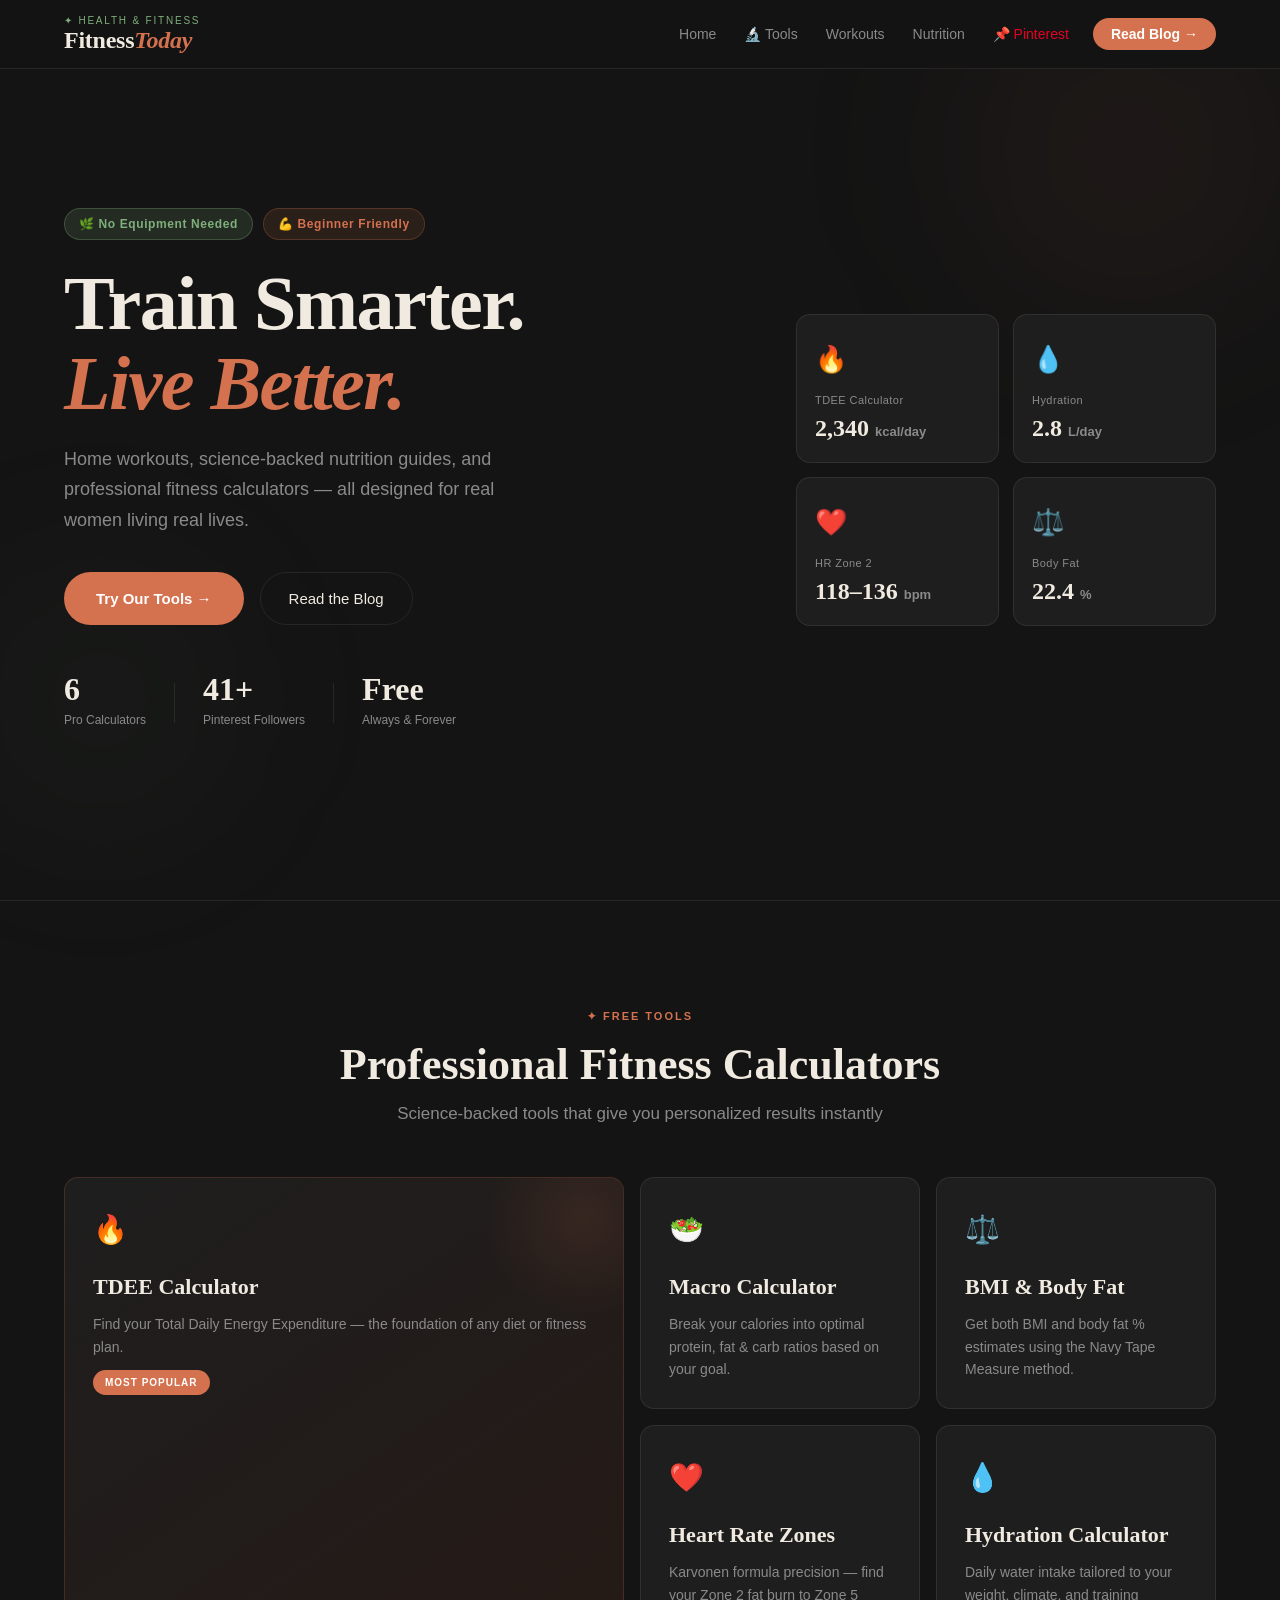
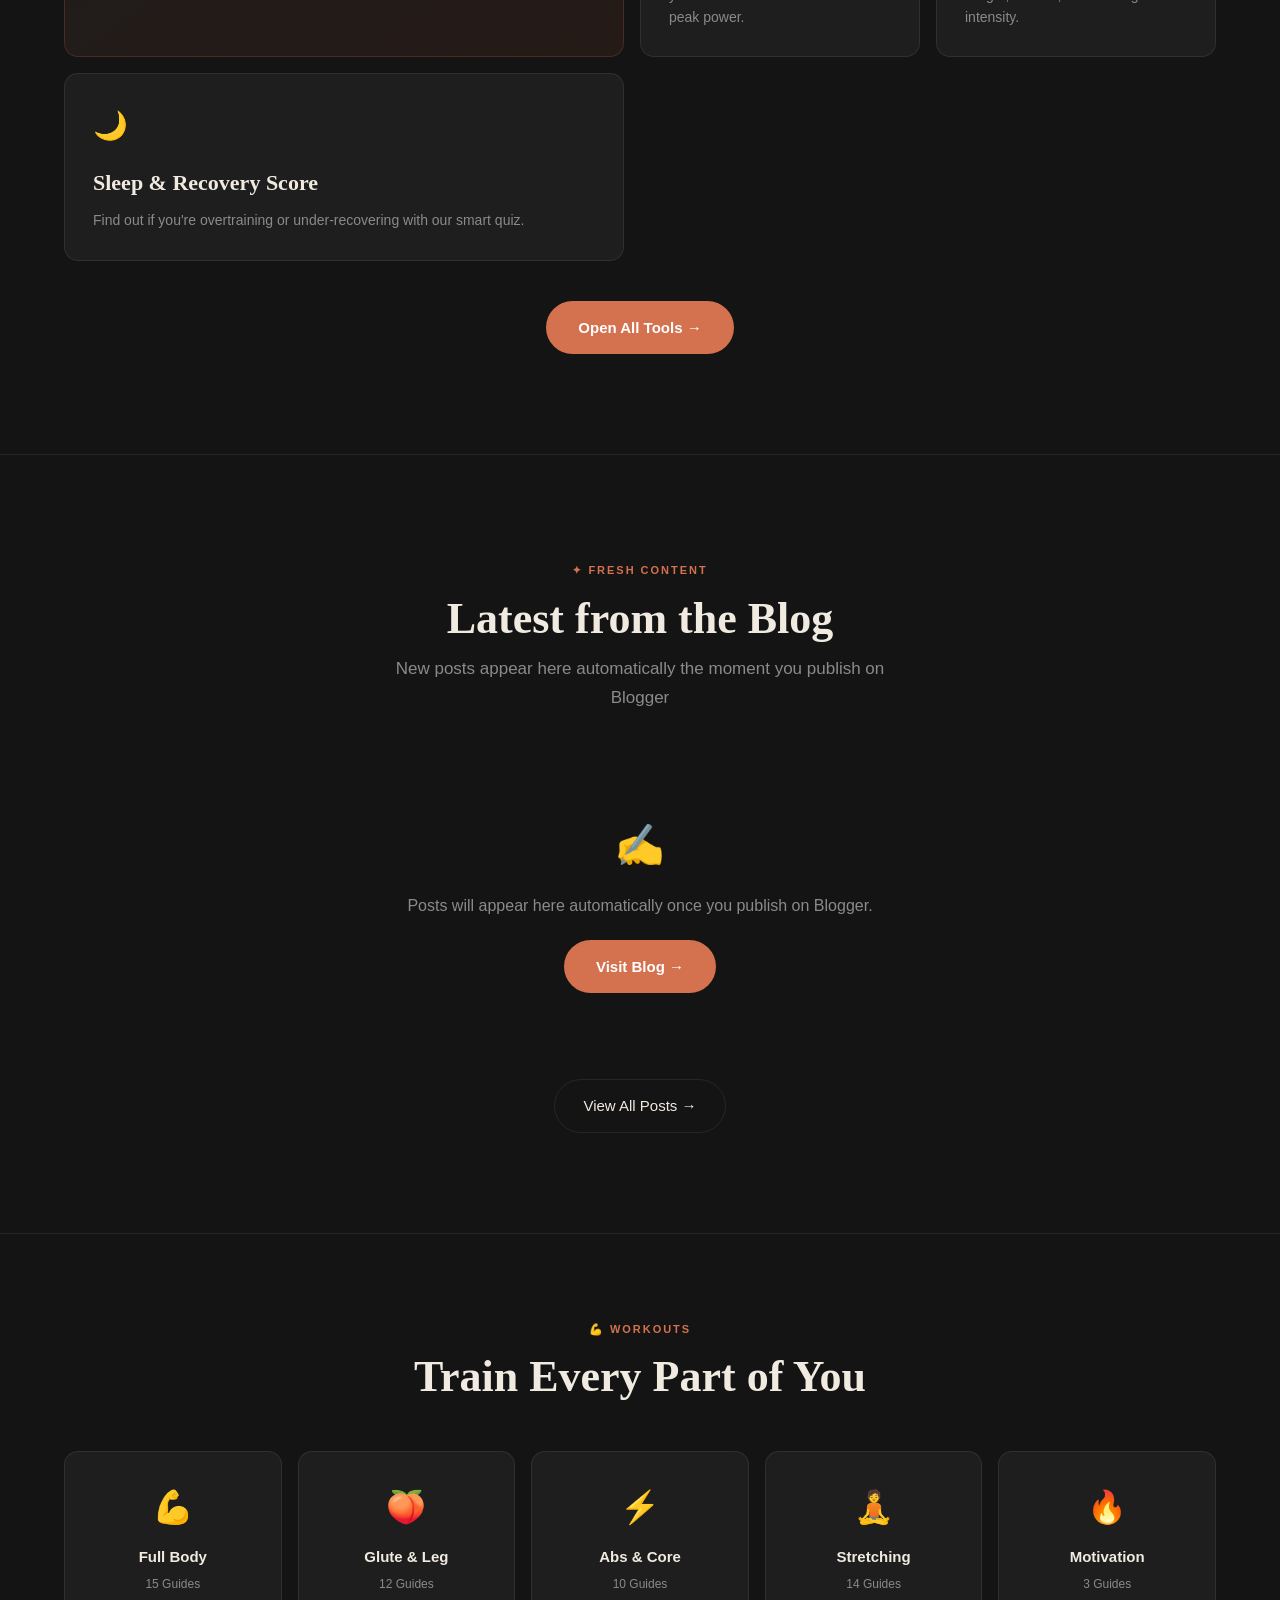
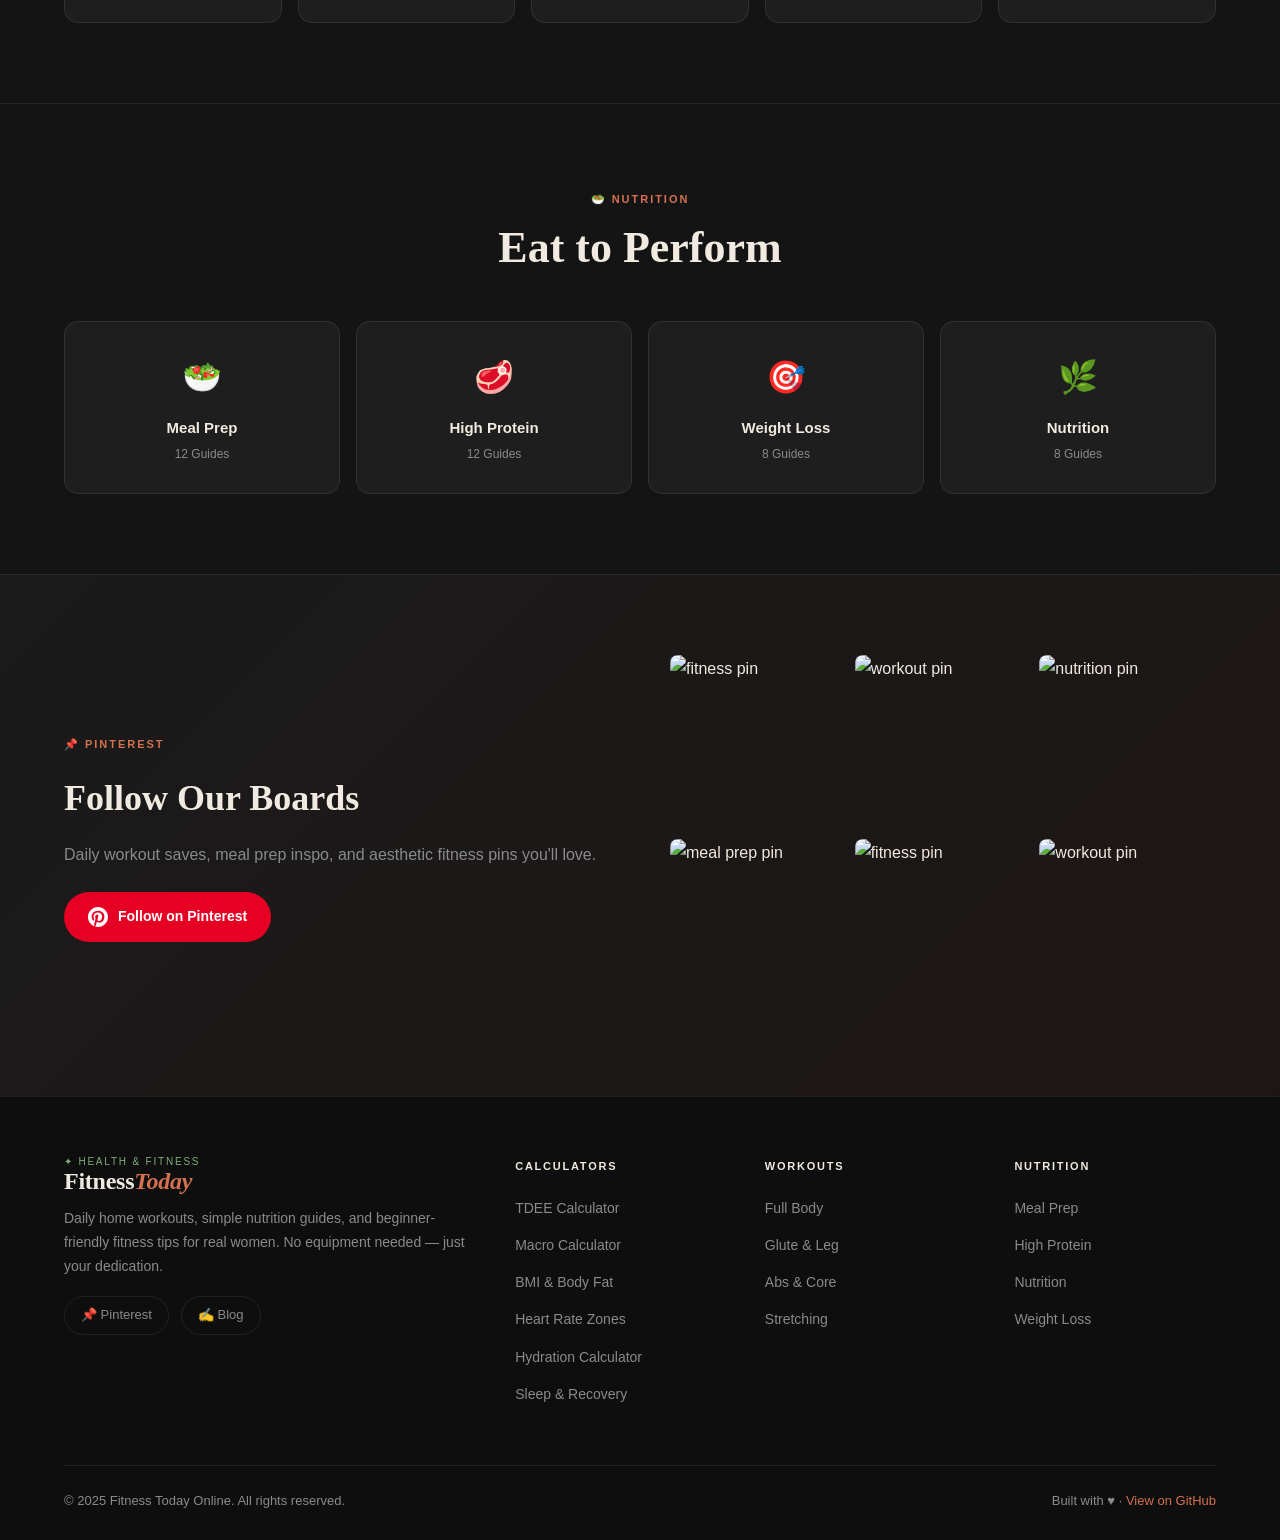
==== commit b6b91147: "Add files via upload" ====
--- a/index.html
+++ b/index.html
@@ -10,7 +10,6 @@
   <link rel="preconnect" href="https://fonts.gstatic.com" crossorigin/>
   <link href="https://fonts.googleapis.com/css2?family=Cormorant+Garamond:ital,wght@0,400;0,600;0,700;1,400;1,600&family=DM+Sans:wght@300;400;500;600&display=swap" rel="stylesheet"/>
   <link rel="stylesheet" href="css/style.css"/>
-  <link rel="icon" type="image/png" href="favicon.png"/>
 </head>
 <body>
 
@@ -18,7 +17,8 @@
 <nav class="nav" id="nav">
   <div class="nav-inner">
     <a href="index.html" class="logo">
-      <img src="favicon.png" alt="Fitness Today" style="height:48px;width:48px;object-fit:contain;border-radius:8px;background:#000;padding:2px;"/>
+      <span class="logo-sup">✦ Health & Fitness</span>
+      <span class="logo-main">Fitness<em>Today</em></span>
     </a>
     <button class="hamburger" id="hamburger" aria-label="Menu">
       <span></span><span></span><span></span>
@@ -28,7 +28,6 @@
       <li><a href="tools.html">🔬 Tools</a></li>
       <li><a href="#workouts">Workouts</a></li>
       <li><a href="#nutrition">Nutrition</a></li>
-      <li><a href="#favourites">💰 Favourites</a></li>
       <li><a href="https://www.pinterest.com/fitnesstodayonline/" target="_blank" class="nav-pinterest">📌 Pinterest</a></li>
       <li><a href="http://fitnesstodayonline.blogspot.com" target="_blank" class="nav-cta">Read Blog →</a></li>
     </ul>
@@ -223,99 +222,6 @@
         <p>8 Guides</p>
       </a>
     </div>
-  </div>
-</section>
-
-<!-- ======= RECOMMENDED PRODUCTS ======= -->
-<section class="products-section" id="favourites">
-  <div class="container">
-    <div class="section-header">
-      <span class="section-tag">💪 Affiliate Picks</span>
-      <h2>My <em>Favourite</em> Fitness Products</h2>
-      <p>Hand-picked products I personally use and recommend</p>
-    </div>
-    <div class="products-grid">
-
-      <div class="product-card">
-        <div class="pc-top">
-          <span class="pc-emoji">🥤</span>
-          <span class="pc-badge">Best Seller</span>
-        </div>
-        <h3>Protein Powder</h3>
-        <p>25g of clean protein per serving. Mixes perfectly and tastes great. My go-to post-workout recovery shake.</p>
-        <div class="pc-footer">
-          <span class="pc-store">Amazon</span>
-          <a href="YOUR-AMAZON-AFFILIATE-LINK" target="_blank" rel="nofollow" class="pc-btn">Shop Now →</a>
-        </div>
-      </div>
-
-      <div class="product-card">
-        <div class="pc-top">
-          <span class="pc-emoji">🏋️</span>
-          <span class="pc-badge">My #1 Pick</span>
-        </div>
-        <h3>Resistance Bands Set</h3>
-        <p>5 resistance levels for full-body home workouts. Compact, durable, and perfect for beginners to advanced.</p>
-        <div class="pc-footer">
-          <span class="pc-store">Amazon</span>
-          <a href="YOUR-AMAZON-AFFILIATE-LINK" target="_blank" rel="nofollow" class="pc-btn">Shop Now →</a>
-        </div>
-      </div>
-
-      <div class="product-card">
-        <div class="pc-top">
-          <span class="pc-emoji">🧘</span>
-          <span class="pc-badge">Top Rated</span>
-        </div>
-        <h3>Yoga Mat</h3>
-        <p>Extra thick non-slip mat, perfect for yoga, stretching, and core workouts at home. Easy to carry and clean.</p>
-        <div class="pc-footer">
-          <span class="pc-store">Amazon</span>
-          <a href="YOUR-AMAZON-AFFILIATE-LINK" target="_blank" rel="nofollow" class="pc-btn">Shop Now →</a>
-        </div>
-      </div>
-
-      <div class="product-card">
-        <div class="pc-top">
-          <span class="pc-emoji">💊</span>
-          <span class="pc-badge">Daily Essential</span>
-        </div>
-        <h3>Multivitamins for Women</h3>
-        <p>Covers all your daily nutritional gaps. Supports energy, immunity, and hormone balance naturally.</p>
-        <div class="pc-footer">
-          <span class="pc-store">iHerb</span>
-          <a href="YOUR-IHERB-AFFILIATE-LINK" target="_blank" rel="nofollow" class="pc-btn">Shop Now →</a>
-        </div>
-      </div>
-
-      <div class="product-card">
-        <div class="pc-top">
-          <span class="pc-emoji">💧</span>
-          <span class="pc-badge">Stay Hydrated</span>
-        </div>
-        <h3>1 Litre Water Bottle</h3>
-        <p>With time markers to keep your hydration on track all day. Leakproof, BPA-free, and fits any bag.</p>
-        <div class="pc-footer">
-          <span class="pc-store">Amazon</span>
-          <a href="YOUR-AMAZON-AFFILIATE-LINK" target="_blank" rel="nofollow" class="pc-btn">Shop Now →</a>
-        </div>
-      </div>
-
-      <div class="product-card">
-        <div class="pc-top">
-          <span class="pc-emoji">📓</span>
-          <span class="pc-badge">Game Changer</span>
-        </div>
-        <h3>Fitness Journal</h3>
-        <p>Track your workouts, meals, and progress in one place. Writing it down makes you 3x more likely to reach your goal.</p>
-        <div class="pc-footer">
-          <span class="pc-store">Amazon</span>
-          <a href="YOUR-AMAZON-AFFILIATE-LINK" target="_blank" rel="nofollow" class="pc-btn">Shop Now →</a>
-        </div>
-      </div>
-
-    </div>
-    <p class="affiliate-note">⚡ This page contains affiliate links. If you purchase through these links I may earn a small commission at no extra cost to you. I only recommend products I personally use and love.</p>
   </div>
 </section>
 
@@ -349,7 +255,10 @@
   <div class="container">
     <div class="footer-top">
       <div class="footer-brand">
-        <img src="favicon.png" alt="Fitness Today" style="height:60px;width:60px;object-fit:contain;border-radius:10px;background:#000;padding:3px;margin-bottom:14px;"/>
+        <div class="logo">
+          <span class="logo-sup">✦ Health & Fitness</span>
+          <span class="logo-main">Fitness<em>Today</em></span>
+        </div>
         <p>Daily home workouts, simple nutrition guides, and beginner-friendly fitness tips for real women. No equipment needed — just your dedication.</p>
         <div class="footer-socials">
           <a href="https://www.pinterest.com/fitnesstodayonline/" target="_blank">📌 Pinterest</a>
